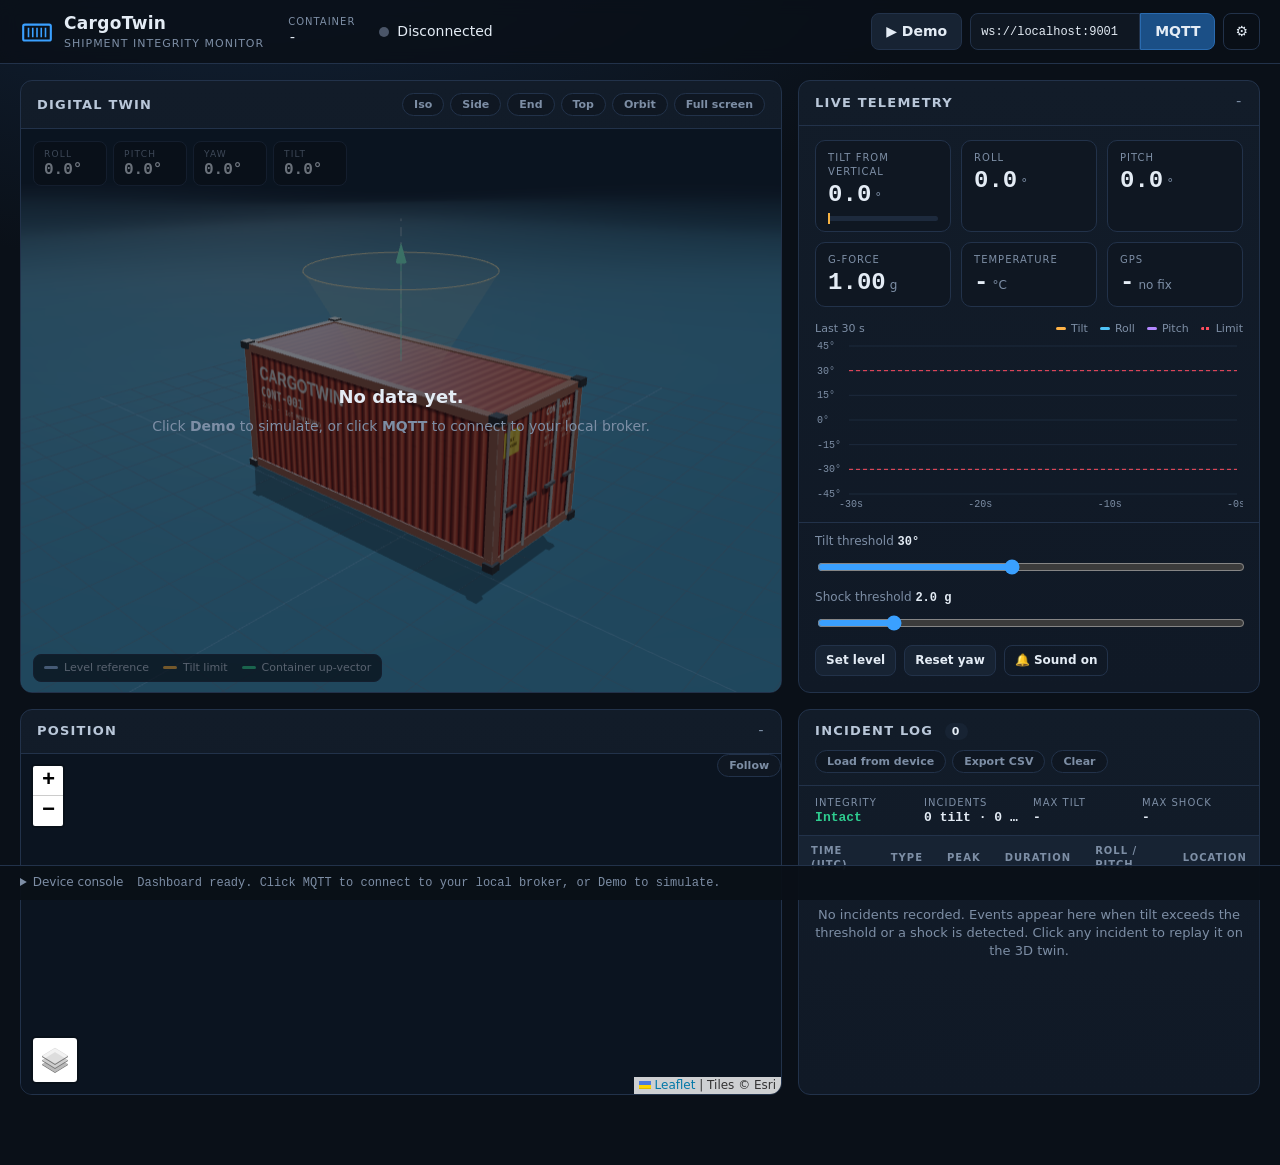
==== client/index.html @ 625b6e9a "Needs improvement in client" ====
<!doctype html>
<html lang="en">
<head>
  <meta charset="utf-8" />
  <meta name="viewport" content="width=device-width, initial-scale=1" />
  <title>CargoTwin: Shipment Tracker</title>
  <link rel="stylesheet" href="lib/leaflet.css" />
  <link rel="stylesheet" href="style.css" />
</head>
<body>
  <header class="topbar">
    <div class="brand">
      <svg viewBox="0 0 32 32" class="logo" aria-hidden="true">
        <rect x="3" y="9" width="26" height="15" rx="1.5" fill="none" stroke="currentColor" stroke-width="2"/>
        <path d="M8 12v9M12 12v9M16 12v9M20 12v9M24 12v9" stroke="currentColor" stroke-width="1.5"/>
      </svg>
      <div>
        <div class="brand-name">CargoTwin</div>
        <div class="brand-sub">Shipment Integrity Monitor</div>
      </div>
    </div>

    <div class="device">
      <span class="label">Container</span>
      <span id="deviceId" class="mono">-</span>
    </div>

    <div class="status">
      <span id="connDot" class="dot off"></span>
      <span id="connText">Disconnected</span>
      <span id="rate" class="mono muted"></span>
    </div>

    <div class="actions">
      <button id="btnDemo" class="btn" title="Simulated data, no hardware needed">▶ Demo</button>
      <div class="ws-group">
        <input id="mqttUrl" class="input mono" value="ws://localhost:9001" spellcheck="false" title="MQTT broker WebSocket URL (Mosquitto default: ws://localhost:9001)" />
        <button id="btnMqtt" class="btn primary">MQTT</button>
      </div>
      <button id="btnDisconnect" class="btn ghost" hidden>Disconnect</button>
      <button id="btnSettings" class="btn ghost icon" title="Settings">⚙</button>
    </div>
  </header>

  <main class="grid">
    <!-- DIGITAL TWIN -->
    <section class="panel twin-panel">
      <div class="panel-head">
        <h2>Digital Twin</h2>
        <div class="head-tools">
          <button class="chip" data-view="iso">Iso</button>
          <button class="chip" data-view="side">Side</button>
          <button class="chip" data-view="front">End</button>
          <button class="chip" data-view="top">Top</button>
          <button class="chip" id="btnFollow" title="Auto-rotate camera">Orbit</button>
          <button class="chip" id="btnFull" title="Full-screen 3D view (Esc to exit)">Full screen</button>
        </div>
      </div>
      <div id="twin" class="twin">
        <div id="alarmBanner" class="alarm-banner" hidden>
          <strong id="alarmTitle">TILT ALERT</strong>
          <span id="alarmDetail"></span>
        </div>
        <div class="hud">
          <div><span>ROLL</span><b id="hudRoll">0.0°</b></div>
          <div><span>PITCH</span><b id="hudPitch">0.0°</b></div>
          <div><span>YAW</span><b id="hudYaw">0.0°</b></div>
          <div><span>TILT</span><b id="hudTilt">0.0°</b></div>
        </div>
        <div class="legend">
          <span><i class="sw sw-ghost"></i>Level reference</span>
          <span><i class="sw sw-ring"></i>Tilt limit</span>
          <span><i class="sw sw-up"></i>Container up-vector</span>
        </div>
        <div id="incidentBanner" class="incident-banner" hidden>
          <div>
            <strong>Incident replay</strong>
            <span id="incidentDetail"></span>
            <small>Red ghost = container position at the moment of the incident</small>
          </div>
          <button id="btnIncidentClose" class="btn small ghost" title="Close replay">&#x2715;</button>
        </div>
        <div id="noData" class="no-data">
          <p>No data yet.</p>
          <p class="muted">Click <b>Demo</b> to simulate, or click <b>MQTT</b> to connect to your local broker.</p>
        </div>
      </div>
    </section>

    <!-- LIVE METRICS -->
    <section class="panel metrics-panel">
      <div class="panel-head"><h2>Live Telemetry</h2><span id="clock" class="mono muted">-</span></div>
      <div class="tiles">
        <div class="tile" id="tileTilt">
          <span class="t-label">Tilt from vertical</span>
          <span class="t-value"><b id="vTilt">0.0</b><small>°</small></span>
          <div class="bar"><div id="barTilt"></div><i id="barThr"></i></div>
        </div>
        <div class="tile">
          <span class="t-label">Roll</span>
          <span class="t-value"><b id="vRoll">0.0</b><small>°</small></span>
        </div>
        <div class="tile">
          <span class="t-label">Pitch</span>
          <span class="t-value"><b id="vPitch">0.0</b><small>°</small></span>
        </div>
        <div class="tile" id="tileG">
          <span class="t-label">G-force</span>
          <span class="t-value"><b id="vG">1.00</b><small>g</small></span>
        </div>
        <div class="tile">
          <span class="t-label">Temperature</span>
          <span class="t-value"><b id="vTemp">-</b><small>°C</small></span>
        </div>
        <div class="tile">
          <span class="t-label">GPS</span>
          <span class="t-value"><b id="vSats">-</b><small id="vFix">no fix</small></span>
        </div>
      </div>

      <div class="chart-wrap">
        <div class="chart-head">
          <span class="muted">Last 30 s</span>
          <span class="keys">
            <span><i style="background:var(--c-tilt)"></i>Tilt</span>
            <span><i style="background:var(--c-roll)"></i>Roll</span>
            <span><i style="background:var(--c-pitch)"></i>Pitch</span>
            <span><i class="dash"></i>Limit</span>
          </span>
        </div>
        <canvas id="chart"></canvas>
      </div>

      <div class="controls">
        <label class="ctl">
          <span>Tilt threshold <b id="thrVal" class="mono">30°</b></span>
          <input id="thr" type="range" min="5" max="60" step="1" value="30" />
        </label>
        <label class="ctl">
          <span>Shock threshold <b id="shockVal" class="mono">2.0 g</b></span>
          <input id="shock" type="range" min="1.2" max="6" step="0.1" value="2.0" />
        </label>
        <div class="ctl-buttons">
          <button id="btnLevel" class="btn small">Set level</button>
          <button id="btnYaw" class="btn small">Reset yaw</button>
          <button id="btnSound" class="btn small ghost">🔔 Sound on</button>
        </div>
      </div>
    </section>

    <!-- MAP -->
    <section class="panel map-panel">
      <div class="panel-head">
        <h2>Position</h2>
        <span id="pos" class="mono muted">-</span>
      </div>
      <div id="map" class="map"></div>
    </section>

    <!-- EVENT LOG -->
    <section class="panel events-panel">
      <div class="panel-head">
        <h2>Incident Log <span id="evCount" class="count">0</span></h2>
        <div class="head-tools">
          <button id="btnDump" class="chip" title="Download events stored in the device's flash">Load from device</button>
          <button id="btnCsv" class="chip">Export CSV</button>
          <button id="btnClear" class="chip danger">Clear</button>
        </div>
      </div>
      <div class="summary">
        <div><span>Integrity</span><b id="sumStatus" class="status-ok">Intact</b></div>
        <div><span>Incidents</span><b id="sumCount">0</b></div>
        <div><span>Max tilt</span><b id="sumTilt">-</b></div>
        <div><span>Max shock</span><b id="sumShock">-</b></div>
      </div>
      <div class="table-wrap">
        <table>
          <thead>
            <tr><th>Time (UTC)</th><th>Type</th><th>Peak</th><th>Duration</th><th>Roll / Pitch</th><th>Location</th></tr>
          </thead>
          <tbody id="evBody"></tbody>
        </table>
        <div id="evEmpty" class="empty">No incidents recorded. Events appear here when tilt exceeds the threshold or a shock is detected. Click any incident to replay it on the 3D twin.</div>
      </div>
    </section>
  </main>

  <!-- device console -->
  <details class="console">
    <summary>Device console <span id="consoleLast" class="muted"></span></summary>
    <pre id="consoleLog"></pre>
  </details>

  <!-- settings dialog -->
  <dialog id="settings">
    <form method="dialog">
      <h3>Sensor mounting</h3>
      <p class="muted">If the 3D container moves the wrong way compared to the real box, flip the axes here. Saved in this browser.</p>
      <label class="check"><input type="checkbox" id="optInvRoll" /> Invert roll</label>
      <label class="check"><input type="checkbox" id="optInvPitch" /> Invert pitch</label>
      <label class="check"><input type="checkbox" id="optInvYaw" /> Invert yaw</label>
      <label class="check"><input type="checkbox" id="optSwap" /> Swap roll ↔ pitch (sensor mounted sideways)</label>
      <label class="check"><input type="checkbox" id="optNoYaw" /> Ignore yaw (gyro yaw drifts over time)</label>
      <div class="dialog-actions">
        <button class="btn primary" value="ok">Done</button>
      </div>
    </form>
  </dialog>

  <!-- MQTT.js: browser MQTT over WebSocket -->
  <script src="https://unpkg.com/mqtt/dist/mqtt.min.js"></script>
  <script src="lib/three.min.js"></script>
  <script src="lib/OrbitControls.js"></script>
  <script src="lib/leaflet.js"></script>
  <script src="twin.js"></script>
  <script src="sim.js"></script>
  <script src="app.js"></script>
</body>
</html>
---- client/lib/leaflet.css ----
/* required styles */

.leaflet-pane,
.leaflet-tile,
.leaflet-marker-icon,
.leaflet-marker-shadow,
.leaflet-tile-container,
.leaflet-pane > svg,
.leaflet-pane > canvas,
.leaflet-zoom-box,
.leaflet-image-layer,
.leaflet-layer {
	position: absolute;
	left: 0;
	top: 0;
	}
.leaflet-container {
	overflow: hidden;
	}
.leaflet-tile,
.leaflet-marker-icon,
.leaflet-marker-shadow {
	-webkit-user-select: none;
	   -moz-user-select: none;
	        user-select: none;
	  -webkit-user-drag: none;
	}
/* Prevents IE11 from highlighting tiles in blue */
.leaflet-tile::selection {
	background: transparent;
}
/* Safari renders non-retina tile on retina better with this, but Chrome is worse */
.leaflet-safari .leaflet-tile {
	image-rendering: -webkit-optimize-contrast;
	}
/* hack that prevents hw layers "stretching" when loading new tiles */
.leaflet-safari .leaflet-tile-container {
	width: 1600px;
	height: 1600px;
	-webkit-transform-origin: 0 0;
	}
.leaflet-marker-icon,
.leaflet-marker-shadow {
	display: block;
	}
/* .leaflet-container svg: reset svg max-width decleration shipped in Joomla! (joomla.org) 3.x */
/* .leaflet-container img: map is broken in FF if you have max-width: 100% on tiles */
.leaflet-container .leaflet-overlay-pane svg {
	max-width: none !important;
	max-height: none !important;
	}
.leaflet-container .leaflet-marker-pane img,
.leaflet-container .leaflet-shadow-pane img,
.leaflet-container .leaflet-tile-pane img,
.leaflet-container img.leaflet-image-layer,
.leaflet-container .leaflet-tile {
	max-width: none !important;
	max-height: none !important;
	width: auto;
	padding: 0;
	}

.leaflet-container img.leaflet-tile {
	/* See: https://bugs.chromium.org/p/chromium/issues/detail?id=600120 */
	mix-blend-mode: plus-lighter;
}

.leaflet-container.leaflet-touch-zoom {
	-ms-touch-action: pan-x pan-y;
	touch-action: pan-x pan-y;
	}
.leaflet-container.leaflet-touch-drag {
	-ms-touch-action: pinch-zoom;
	/* Fallback for FF which doesn't support pinch-zoom */
	touch-action: none;
	touch-action: pinch-zoom;
}
.leaflet-container.leaflet-touch-drag.leaflet-touch-zoom {
	-ms-touch-action: none;
	touch-action: none;
}
.leaflet-container {
	-webkit-tap-highlight-color: transparent;
}
.leaflet-container a {
	-webkit-tap-highlight-color: rgba(51, 181, 229, 0.4);
}
.leaflet-tile {
	filter: inherit;
	visibility: hidden;
	}
.leaflet-tile-loaded {
	visibility: inherit;
	}
.leaflet-zoom-box {
	width: 0;
	height: 0;
	-moz-box-sizing: border-box;
	     box-sizing: border-box;
	z-index: 800;
	}
/* workaround for https://bugzilla.mozilla.org/show_bug.cgi?id=888319 */
.leaflet-overlay-pane svg {
	-moz-user-select: none;
	}

.leaflet-pane         { z-index: 400; }

.leaflet-tile-pane    { z-index: 200; }
.leaflet-overlay-pane { z-index: 400; }
.leaflet-shadow-pane  { z-index: 500; }
.leaflet-marker-pane  { z-index: 600; }
.leaflet-tooltip-pane   { z-index: 650; }
.leaflet-popup-pane   { z-index: 700; }

.leaflet-map-pane canvas { z-index: 100; }
.leaflet-map-pane svg    { z-index: 200; }

.leaflet-vml-shape {
	width: 1px;
	height: 1px;
	}
.lvml {
	behavior: url(#default#VML);
	display: inline-block;
	position: absolute;
	}


/* control positioning */

.leaflet-control {
	position: relative;
	z-index: 800;
	pointer-events: visiblePainted; /* IE 9-10 doesn't have auto */
	pointer-events: auto;
	}
.leaflet-top,
.leaflet-bottom {
	position: absolute;
	z-index: 1000;
	pointer-events: none;
	}
.leaflet-top {
	top: 0;
	}
.leaflet-right {
	right: 0;
	}
.leaflet-bottom {
	bottom: 0;
	}
.leaflet-left {
	left: 0;
	}
.leaflet-control {
	float: left;
	clear: both;
	}
.leaflet-right .leaflet-control {
	float: right;
	}
.leaflet-top .leaflet-control {
	margin-top: 10px;
	}
.leaflet-bottom .leaflet-control {
	margin-bottom: 10px;
	}
.leaflet-left .leaflet-control {
	margin-left: 10px;
	}
.leaflet-right .leaflet-control {
	margin-right: 10px;
	}


/* zoom and fade animations */

.leaflet-fade-anim .leaflet-popup {
	opacity: 0;
	-webkit-transition: opacity 0.2s linear;
	   -moz-transition: opacity 0.2s linear;
	        transition: opacity 0.2s linear;
	}
.leaflet-fade-anim .leaflet-map-pane .leaflet-popup {
	opacity: 1;
	}
.leaflet-zoom-animated {
	-webkit-transform-origin: 0 0;
	    -ms-transform-origin: 0 0;
	        transform-origin: 0 0;
	}
svg.leaflet-zoom-animated {
	will-change: transform;
}

.leaflet-zoom-anim .leaflet-zoom-animated {
	-webkit-transition: -webkit-transform 0.25s cubic-bezier(0,0,0.25,1);
	   -moz-transition:    -moz-transform 0.25s cubic-bezier(0,0,0.25,1);
	        transition:         transform 0.25s cubic-bezier(0,0,0.25,1);
	}
.leaflet-zoom-anim .leaflet-tile,
.leaflet-pan-anim .leaflet-tile {
	-webkit-transition: none;
	   -moz-transition: none;
	        transition: none;
	}

.leaflet-zoom-anim .leaflet-zoom-hide {
	visibility: hidden;
	}


/* cursors */

.leaflet-interactive {
	cursor: pointer;
	}
.leaflet-grab {
	cursor: -webkit-grab;
	cursor:    -moz-grab;
	cursor:         grab;
	}
.leaflet-crosshair,
.leaflet-crosshair .leaflet-interactive {
	cursor: crosshair;
	}
.leaflet-popup-pane,
.leaflet-control {
	cursor: auto;
	}
.leaflet-dragging .leaflet-grab,
.leaflet-dragging .leaflet-grab .leaflet-interactive,
.leaflet-dragging .leaflet-marker-draggable {
	cursor: move;
	cursor: -webkit-grabbing;
	cursor:    -moz-grabbing;
	cursor:         grabbing;
	}

/* marker & overlays interactivity */
.leaflet-marker-icon,
.leaflet-marker-shadow,
.leaflet-image-layer,
.leaflet-pane > svg path,
.leaflet-tile-container {
	pointer-events: none;
	}

.leaflet-marker-icon.leaflet-interactive,
.leaflet-image-layer.leaflet-interactive,
.leaflet-pane > svg path.leaflet-interactive,
svg.leaflet-image-layer.leaflet-interactive path {
	pointer-events: visiblePainted; /* IE 9-10 doesn't have auto */
	pointer-events: auto;
	}

/* visual tweaks */

.leaflet-container {
	background: #ddd;
	outline-offset: 1px;
	}
.leaflet-container a {
	color: #0078A8;
	}
.leaflet-zoom-box {
	border: 2px dotted #38f;
	background: rgba(255,255,255,0.5);
	}


/* general typography */
.leaflet-container {
	font-family: "Helvetica Neue", Arial, Helvetica, sans-serif;
	font-size: 12px;
	font-size: 0.75rem;
	line-height: 1.5;
	}


/* general toolbar styles */

.leaflet-bar {
	box-shadow: 0 1px 5px rgba(0,0,0,0.65);
	border-radius: 4px;
	}
.leaflet-bar a {
	background-color: #fff;
	border-bottom: 1px solid #ccc;
	width: 26px;
	height: 26px;
	line-height: 26px;
	display: block;
	text-align: center;
	text-decoration: none;
	color: black;
	}
.leaflet-bar a,
.leaflet-control-layers-toggle {
	background-position: 50% 50%;
	background-repeat: no-repeat;
	display: block;
	}
.leaflet-bar a:hover,
.leaflet-bar a:focus {
	background-color: #f4f4f4;
	}
.leaflet-bar a:first-child {
	border-top-left-radius: 4px;
	border-top-right-radius: 4px;
	}
.leaflet-bar a:last-child {
	border-bottom-left-radius: 4px;
	border-bottom-right-radius: 4px;
	border-bottom: none;
	}
.leaflet-bar a.leaflet-disabled {
	cursor: default;
	background-color: #f4f4f4;
	color: #bbb;
	}

.leaflet-touch .leaflet-bar a {
	width: 30px;
	height: 30px;
	line-height: 30px;
	}
.leaflet-touch .leaflet-bar a:first-child {
	border-top-left-radius: 2px;
	border-top-right-radius: 2px;
	}
.leaflet-touch .leaflet-bar a:last-child {
	border-bottom-left-radius: 2px;
	border-bottom-right-radius: 2px;
	}

/* zoom control */

.leaflet-control-zoom-in,
.leaflet-control-zoom-out {
	font: bold 18px 'Lucida Console', Monaco, monospace;
	text-indent: 1px;
	}

.leaflet-touch .leaflet-control-zoom-in, .leaflet-touch .leaflet-control-zoom-out  {
	font-size: 22px;
	}


/* layers control */

.leaflet-control-layers {
	box-shadow: 0 1px 5px rgba(0,0,0,0.4);
	background: #fff;
	border-radius: 5px;
	}
.leaflet-control-layers-toggle {
	background-image: url(images/layers.png);
	width: 36px;
	height: 36px;
	}
.leaflet-retina .leaflet-control-layers-toggle {
	background-image: url(images/layers-2x.png);
	background-size: 26px 26px;
	}
.leaflet-touch .leaflet-control-layers-toggle {
	width: 44px;
	height: 44px;
	}
.leaflet-control-layers .leaflet-control-layers-list,
.leaflet-control-layers-expanded .leaflet-control-layers-toggle {
	display: none;
	}
.leaflet-control-layers-expanded .leaflet-control-layers-list {
	display: block;
	position: relative;
	}
.leaflet-control-layers-expanded {
	padding: 6px 10px 6px 6px;
	color: #333;
	background: #fff;
	}
.leaflet-control-layers-scrollbar {
	overflow-y: scroll;
	overflow-x: hidden;
	padding-right: 5px;
	}
.leaflet-control-layers-selector {
	margin-top: 2px;
	position: relative;
	top: 1px;
	}
.leaflet-control-layers label {
	display: block;
	font-size: 13px;
	font-size: 1.08333em;
	}
.leaflet-control-layers-separator {
	height: 0;
	border-top: 1px solid #ddd;
	margin: 5px -10px 5px -6px;
	}

/* Default icon URLs */
.leaflet-default-icon-path { /* used only in path-guessing heuristic, see L.Icon.Default */
	background-image: url(images/marker-icon.png);
	}


/* attribution and scale controls */

.leaflet-container .leaflet-control-attribution {
	background: #fff;
	background: rgba(255, 255, 255, 0.8);
	margin: 0;
	}
.leaflet-control-attribution,
.leaflet-control-scale-line {
	padding: 0 5px;
	color: #333;
	line-height: 1.4;
	}
.leaflet-control-attribution a {
	text-decoration: none;
	}
.leaflet-control-attribution a:hover,
.leaflet-control-attribution a:focus {
	text-decoration: underline;
	}
.leaflet-attribution-flag {
	display: inline !important;
	vertical-align: baseline !important;
	width: 1em;
	height: 0.6669em;
	}
.leaflet-left .leaflet-control-scale {
	margin-left: 5px;
	}
.leaflet-bottom .leaflet-control-scale {
	margin-bottom: 5px;
	}
.leaflet-control-scale-line {
	border: 2px solid #777;
	border-top: none;
	line-height: 1.1;
	padding: 2px 5px 1px;
	white-space: nowrap;
	-moz-box-sizing: border-box;
	     box-sizing: border-box;
	background: rgba(255, 255, 255, 0.8);
	text-shadow: 1px 1px #fff;
	}
.leaflet-control-scale-line:not(:first-child) {
	border-top: 2px solid #777;
	border-bottom: none;
	margin-top: -2px;
	}
.leaflet-control-scale-line:not(:first-child):not(:last-child) {
	border-bottom: 2px solid #777;
	}

.leaflet-touch .leaflet-control-attribution,
.leaflet-touch .leaflet-control-layers,
.leaflet-touch .leaflet-bar {
	box-shadow: none;
	}
.leaflet-touch .leaflet-control-layers,
.leaflet-touch .leaflet-bar {
	border: 2px solid rgba(0,0,0,0.2);
	background-clip: padding-box;
	}


/* popup */

.leaflet-popup {
	position: absolute;
	text-align: center;
	margin-bottom: 20px;
	}
.leaflet-popup-content-wrapper {
	padding: 1px;
	text-align: left;
	border-radius: 12px;
	}
.leaflet-popup-content {
	margin: 13px 24px 13px 20px;
	line-height: 1.3;
	font-size: 13px;
	font-size: 1.08333em;
	min-height: 1px;
	}
.leaflet-popup-content p {
	margin: 17px 0;
	margin: 1.3em 0;
	}
.leaflet-popup-tip-container {
	width: 40px;
	height: 20px;
	position: absolute;
	left: 50%;
	margin-top: -1px;
	margin-left: -20px;
	overflow: hidden;
	pointer-events: none;
	}
.leaflet-popup-tip {
	width: 17px;
	height: 17px;
	padding: 1px;

	margin: -10px auto 0;
	pointer-events: auto;

	-webkit-transform: rotate(45deg);
	   -moz-transform: rotate(45deg);
	    -ms-transform: rotate(45deg);
	        transform: rotate(45deg);
	}
.leaflet-popup-content-wrapper,
.leaflet-popup-tip {
	background: white;
	color: #333;
	box-shadow: 0 3px 14px rgba(0,0,0,0.4);
	}
.leaflet-container a.leaflet-popup-close-button {
	position: absolute;
	top: 0;
	right: 0;
	border: none;
	text-align: center;
	width: 24px;
	height: 24px;
	font: 16px/24px Tahoma, Verdana, sans-serif;
	color: #757575;
	text-decoration: none;
	background: transparent;
	}
.leaflet-container a.leaflet-popup-close-button:hover,
.leaflet-container a.leaflet-popup-close-button:focus {
	color: #585858;
	}
.leaflet-popup-scrolled {
	overflow: auto;
	}

.leaflet-oldie .leaflet-popup-content-wrapper {
	-ms-zoom: 1;
	}
.leaflet-oldie .leaflet-popup-tip {
	width: 24px;
	margin: 0 auto;

	-ms-filter: "progid:DXImageTransform.Microsoft.Matrix(M11=0.70710678, M12=0.70710678, M21=-0.70710678, M22=0.70710678)";
	filter: progid:DXImageTransform.Microsoft.Matrix(M11=0.70710678, M12=0.70710678, M21=-0.70710678, M22=0.70710678);
	}

.leaflet-oldie .leaflet-control-zoom,
.leaflet-oldie .leaflet-control-layers,
.leaflet-oldie .leaflet-popup-content-wrapper,
.leaflet-oldie .leaflet-popup-tip {
	border: 1px solid #999;
	}


/* div icon */

.leaflet-div-icon {
	background: #fff;
	border: 1px solid #666;
	}


/* Tooltip */
/* Base styles for the element that has a tooltip */
.leaflet-tooltip {
	position: absolute;
	padding: 6px;
	background-color: #fff;
	border: 1px solid #fff;
	border-radius: 3px;
	color: #222;
	white-space: nowrap;
	-webkit-user-select: none;
	-moz-user-select: none;
	-ms-user-select: none;
	user-select: none;
	pointer-events: none;
	box-shadow: 0 1px 3px rgba(0,0,0,0.4);
	}
.leaflet-tooltip.leaflet-interactive {
	cursor: pointer;
	pointer-events: auto;
	}
.leaflet-tooltip-top:before,
.leaflet-tooltip-bottom:before,
.leaflet-tooltip-left:before,
.leaflet-tooltip-right:before {
	position: absolute;
	pointer-events: none;
	border: 6px solid transparent;
	background: transparent;
	content: "";
	}

/* Directions */

.leaflet-tooltip-bottom {
	margin-top: 6px;
}
.leaflet-tooltip-top {
	margin-top: -6px;
}
.leaflet-tooltip-bottom:before,
.leaflet-tooltip-top:before {
	left: 50%;
	margin-left: -6px;
	}
.leaflet-tooltip-top:before {
	bottom: 0;
	margin-bottom: -12px;
	border-top-color: #fff;
	}
.leaflet-tooltip-bottom:before {
	top: 0;
	margin-top: -12px;
	margin-left: -6px;
	border-bottom-color: #fff;
	}
.leaflet-tooltip-left {
	margin-left: -6px;
}
.leaflet-tooltip-right {
	margin-left: 6px;
}
.leaflet-tooltip-left:before,
.leaflet-tooltip-right:before {
	top: 50%;
	margin-top: -6px;
	}
.leaflet-tooltip-left:before {
	right: 0;
	margin-right: -12px;
	border-left-color: #fff;
	}
.leaflet-tooltip-right:before {
	left: 0;
	margin-left: -12px;
	border-right-color: #fff;
	}

/* Printing */

@media print {
	/* Prevent printers from removing background-images of controls. */
	.leaflet-control {
		-webkit-print-color-adjust: exact;
		print-color-adjust: exact;
		}
	}
---- client/style.css ----
:root {
  --bg: #0a1018;
  --bg-2: #0f1722;
  --panel: #121c29;
  --panel-2: #172333;
  --line: #22324a;
  --text: #e4ecf5;
  --muted: #7d8ea5;
  --accent: #3aa0ff;
  --ok: #2ecc8f;
  --warn: #f5b142;
  --bad: #ff4d5e;
  --c-tilt: #ffb347;
  --c-roll: #4fc3f7;
  --c-pitch: #b388ff;
  --radius: 12px;
  --mono: "JetBrains Mono", "Cascadia Mono", Consolas, ui-monospace, monospace;
  --sans: "Inter", "Segoe UI", system-ui, -apple-system, sans-serif;
}

* { box-sizing: border-box; }
html, body { margin: 0; height: 100%; }
body {
  background: radial-gradient(1200px 600px at 20% -10%, #13243a 0%, var(--bg) 60%) fixed, var(--bg);
  color: var(--text);
  font: 14px/1.4 var(--sans);
}
.mono { font-family: var(--mono); }
.muted { color: var(--muted); }
[hidden] { display: none !important; }

/* ---------------- top bar ---------------- */
.topbar {
  display: flex; align-items: center; gap: 24px;
  padding: 12px 20px;
  border-bottom: 1px solid var(--line);
  background: rgba(10, 16, 24, .85);
  backdrop-filter: blur(8px);
  position: sticky; top: 0; z-index: 1000;
  flex-wrap: wrap;
}
.brand { display: flex; align-items: center; gap: 10px; }
.logo { width: 34px; height: 34px; color: var(--accent); }
.brand-name { font-weight: 700; font-size: 17px; letter-spacing: .3px; }
.brand-sub { font-size: 11px; color: var(--muted); text-transform: uppercase; letter-spacing: 1px; }
.device { display: flex; flex-direction: column; }
.label { font-size: 10px; text-transform: uppercase; letter-spacing: 1px; color: var(--muted); }
.status { display: flex; align-items: center; gap: 8px; }
.dot { width: 10px; height: 10px; border-radius: 50%; background: var(--muted); }
.dot.on { background: var(--ok); box-shadow: 0 0 10px var(--ok); }
.dot.demo { background: var(--warn); box-shadow: 0 0 10px var(--warn); }
.dot.wait { background: var(--warn); animation: blink 1s infinite; }
.dot.off { background: #4a5568; }
@keyframes blink { 50% { opacity: .3; } }
.actions { margin-left: auto; display: flex; align-items: center; gap: 8px; flex-wrap: wrap; }
.ws-group { display: flex; }
.ws-group .input { border-radius: 8px 0 0 8px; width: 170px; }
.ws-group .btn { border-radius: 0 8px 8px 0; }

.btn {
  background: var(--panel-2); color: var(--text);
  border: 1px solid var(--line); border-radius: 8px;
  padding: 8px 14px; font: inherit; font-weight: 600; cursor: pointer;
  transition: background .15s, border-color .15s;
}
.btn:hover { border-color: var(--accent); }
.btn.primary { background: #1b4f86; border-color: #2a6bb0; }
.btn.primary:hover { background: #22609f; }
.btn.ghost { background: transparent; }
.btn.icon { padding: 8px 11px; }
.btn.small { padding: 6px 10px; font-size: 12px; }
.btn.active { background: var(--accent); border-color: var(--accent); color: #001226; }
.input {
  background: var(--bg-2); color: var(--text); border: 1px solid var(--line);
  padding: 8px 10px; font-size: 12px; outline: none;
}
.input:focus { border-color: var(--accent); }

/* ---------------- grid ---------------- */
.grid {
  display: grid; gap: 16px; padding: 16px 20px 70px;
  grid-template-columns: minmax(0, 1.65fr) minmax(340px, 1fr);
  grid-template-areas:
    "twin metrics"
    "map events";
}
.twin-panel { grid-area: twin; }
.metrics-panel { grid-area: metrics; }
.map-panel { grid-area: map; }
.events-panel { grid-area: events; }
@media (max-width: 1100px) {
  .grid { grid-template-columns: 1fr; grid-template-areas: "twin" "metrics" "map" "events"; padding: 12px 16px 70px; }
  .actions { margin-left: 0; }
}

.panel {
  background: linear-gradient(180deg, var(--panel) 0%, #101926 100%);
  border: 1px solid var(--line); border-radius: var(--radius);
  display: flex; flex-direction: column; min-width: 0; overflow: hidden;
}
.panel-head {
  display: flex; align-items: center; justify-content: space-between; gap: 10px;
  padding: 12px 16px; border-bottom: 1px solid var(--line); flex-wrap: wrap;
}
.panel-head h2 { margin: 0; font-size: 13px; text-transform: uppercase; letter-spacing: 1.2px; color: #b9c7d9; }
.head-tools { display: flex; gap: 6px; flex-wrap: wrap; }
.chip {
  background: var(--bg-2); color: var(--muted); border: 1px solid var(--line);
  border-radius: 999px; padding: 4px 11px; font: 600 11px var(--sans); cursor: pointer;
}
.chip:hover { color: var(--text); border-color: var(--accent); }
.chip.active { color: #001226; background: var(--accent); border-color: var(--accent); }
.chip.danger:hover { border-color: var(--bad); color: var(--bad); }
.count {
  display: inline-block; min-width: 22px; padding: 1px 7px; margin-left: 6px;
  border-radius: 999px; background: var(--panel-2); color: var(--text); font-size: 11px; text-align: center;
}
.count.hot { background: var(--bad); }

/* ---------------- twin ---------------- */
.twin { position: relative; flex: 1; min-height: 520px; }
.twin canvas { position: absolute; inset: 0; display: block; width: 100% !important; height: 100% !important; }
@media (max-width: 700px) { .twin { min-height: 380px; } }
.hud {
  position: absolute; top: 12px; left: 12px; display: grid; grid-template-columns: repeat(4, auto); gap: 6px;
  pointer-events: none;
}
.hud div {
  background: rgba(8, 14, 22, .72); border: 1px solid var(--line); border-radius: 8px;
  padding: 6px 10px; display: flex; flex-direction: column; min-width: 74px;
}
.hud span { font-size: 9px; letter-spacing: 1.2px; color: var(--muted); }
.hud b { font: 600 16px var(--mono); }
@media (max-width: 520px) { .hud { grid-template-columns: repeat(2, auto); } }
.legend {
  position: absolute; bottom: 10px; left: 12px; display: flex; gap: 14px; flex-wrap: wrap;
  font-size: 11px; color: #b9c7d9; pointer-events: none;
  background: rgba(8, 14, 22, .72); border: 1px solid var(--line); border-radius: 8px; padding: 5px 10px;
}
.legend span { display: flex; align-items: center; gap: 6px; }
.sw { display: inline-block; width: 14px; height: 3px; border-radius: 2px; }
.sw-ghost { background: #8fb7e8; }
.sw-ring { background: var(--warn); }
.sw-up { background: var(--ok); }
.alarm-banner {
  position: absolute; top: 12px; right: 12px; z-index: 5;
  background: rgba(255, 77, 94, .16); border: 1px solid var(--bad); color: #ffd6da;
  border-radius: 10px; padding: 10px 14px; display: flex; flex-direction: column; gap: 2px;
  animation: pulse 1s infinite; max-width: 60%;
}
.alarm-banner strong { color: var(--bad); letter-spacing: 1px; }
.alarm-banner span { font: 12px var(--mono); }
@keyframes pulse { 50% { box-shadow: 0 0 24px rgba(255, 77, 94, .55); } }
.no-data {
  position: absolute; inset: 0; display: flex; flex-direction: column; align-items: center; justify-content: center;
  background: rgba(10, 16, 24, .55); text-align: center; padding: 20px; pointer-events: none;
}
.no-data p { margin: 4px 0; }
.no-data p:first-child { font-size: 18px; font-weight: 600; }

/* ---------------- metrics ---------------- */
.tiles { display: grid; grid-template-columns: repeat(3, 1fr); gap: 10px; padding: 14px 16px 6px; }
@media (max-width: 520px) { .tiles { grid-template-columns: repeat(2, 1fr); } }
.tile {
  background: var(--bg-2); border: 1px solid var(--line); border-radius: 10px;
  padding: 10px 12px; display: flex; flex-direction: column; gap: 2px; transition: border-color .2s, background .2s;
}
.tile.alert { border-color: var(--bad); background: rgba(255, 77, 94, .1); }
.tile.warn { border-color: var(--warn); }
.t-label { font-size: 10px; text-transform: uppercase; letter-spacing: 1px; color: var(--muted); }
.t-value b { font: 600 24px var(--mono); }
.t-value small { margin-left: 4px; color: var(--muted); font-size: 12px; }
.bar { position: relative; height: 5px; background: #1d2a3d; border-radius: 3px; margin-top: 6px; overflow: visible; }
.bar div { height: 100%; width: 0; background: var(--ok); border-radius: 3px; transition: width .1s linear, background .2s; }
.bar i { position: absolute; top: -3px; width: 2px; height: 11px; background: var(--warn); }
#tileTilt { grid-column: span 1; }

.chart-wrap { padding: 8px 16px 4px; }
.chart-head { display: flex; justify-content: space-between; font-size: 11px; margin-bottom: 4px; flex-wrap: wrap; gap: 6px; }
.keys { display: flex; gap: 12px; color: var(--muted); }
.keys span { display: flex; align-items: center; gap: 5px; }
.keys i { width: 10px; height: 3px; border-radius: 2px; display: inline-block; }
.keys i.dash { background: repeating-linear-gradient(90deg, var(--bad) 0 3px, transparent 3px 5px); }
#chart { width: 100%; height: 170px; display: block; }

.controls { padding: 10px 16px 16px; display: flex; flex-direction: column; gap: 12px; border-top: 1px solid var(--line); margin-top: 8px; }
.ctl { display: flex; flex-direction: column; gap: 6px; font-size: 12px; color: var(--muted); }
.ctl b { color: var(--text); }
.ctl input[type=range] { width: 100%; accent-color: var(--accent); }
.ctl-buttons { display: flex; gap: 8px; flex-wrap: wrap; }

/* ---------------- map ---------------- */
.map { height: 340px; background: #0b1420; }
.leaflet-container { background: #0b1420; font: 12px var(--sans); }
.leaflet-popup-content-wrapper, .leaflet-popup-tip { background: var(--panel-2); color: var(--text); }
.ship-marker {
  width: 18px; height: 18px; border-radius: 50%; background: var(--accent);
  border: 3px solid #fff; box-shadow: 0 0 0 6px rgba(58, 160, 255, .3);
}
.ev-marker { width: 12px; height: 12px; border-radius: 50%; border: 2px solid #fff; }
.ev-marker.TILT { background: var(--bad); }
.ev-marker.SHOCK { background: var(--warn); }

/* ---------------- events ---------------- */
.table-wrap { overflow: auto; max-height: 340px; position: relative; }
table { width: 100%; border-collapse: collapse; font-size: 12px; }
th {
  position: sticky; top: 0; background: var(--panel-2); text-align: left; font-weight: 600;
  color: var(--muted); text-transform: uppercase; font-size: 10px; letter-spacing: 1px; padding: 8px 12px;
}
td { padding: 8px 12px; border-top: 1px solid var(--line); font-family: var(--mono); white-space: nowrap; }
tr.new td { animation: flash 1.5s; }
@keyframes flash { from { background: rgba(255, 77, 94, .25); } to { background: transparent; } }
tr { cursor: pointer; }
tr:hover td { background: rgba(58, 160, 255, .06); }
.badge { padding: 2px 8px; border-radius: 999px; font: 700 10px var(--sans); letter-spacing: .8px; }
.badge.TILT { background: rgba(255, 77, 94, .18); color: #ff8a95; }
.badge.SHOCK { background: rgba(245, 177, 66, .18); color: var(--warn); }
.live { color: var(--bad); font-weight: 700; }
.empty { padding: 26px 16px; color: var(--muted); text-align: center; font-size: 13px; }

/* ---------------- console ---------------- */
.console {
  position: fixed; bottom: 0; left: 0; right: 0; z-index: 1000;
  background: rgba(10, 16, 24, .95); border-top: 1px solid var(--line);
  font-size: 12px;
}
.console summary { padding: 8px 20px; cursor: pointer; color: var(--muted); }
.console summary span { margin-left: 10px; font-family: var(--mono); }
.console pre { margin: 0; padding: 8px 20px 14px; max-height: 180px; overflow: auto; font: 11px var(--mono); color: #9fb3c8; }

/* ---------------- dialog ---------------- */
dialog {
  background: var(--panel); color: var(--text); border: 1px solid var(--line); border-radius: var(--radius);
  padding: 20px 22px; max-width: 420px; width: calc(100% - 32px);
}
dialog::backdrop { background: rgba(0, 0, 0, .55); }
dialog h3 { margin: 0 0 6px; }
dialog p { margin: 0 0 14px; font-size: 13px; }
.check { display: flex; gap: 10px; align-items: center; padding: 6px 0; cursor: pointer; }
.dialog-actions { display: flex; justify-content: flex-end; margin-top: 14px; }

/* ---------------- incident replay ---------------- */
.incident-banner {
  position: absolute; right: 12px; bottom: 10px; z-index: 5; max-width: min(460px, calc(100% - 24px));
  display: flex; gap: 10px; align-items: flex-start;
  background: rgba(8, 14, 22, .85); border: 1px solid var(--bad); border-radius: 10px; padding: 10px 12px;
}
.incident-banner div { display: flex; flex-direction: column; gap: 2px; }
.incident-banner strong { color: var(--bad); font-size: 12px; letter-spacing: 1px; text-transform: uppercase; }
.incident-banner span { font: 12px var(--mono); }
.incident-banner small { color: var(--muted); font-size: 11px; }
tr.sel td { background: rgba(255, 77, 94, .12); }
.twin:fullscreen { width: 100vw; height: 100vh; }

/* ---------------- integrity summary ---------------- */
.summary {
  display: grid; grid-template-columns: repeat(4, minmax(0, 1fr)); gap: 8px;
  padding: 10px 16px; border-bottom: 1px solid var(--line);
}
.summary div { display: flex; flex-direction: column; min-width: 0; }
.summary span { font-size: 10px; text-transform: uppercase; letter-spacing: 1px; color: var(--muted); }
.summary b { font: 600 13px var(--mono); white-space: nowrap; overflow: hidden; text-overflow: ellipsis; }
@media (max-width: 520px) { .summary { grid-template-columns: repeat(2, 1fr); } }
.status-ok { color: var(--ok); }
.status-warn { color: var(--warn); }
.status-bad { color: var(--bad); }
td { padding: 8px 10px; }
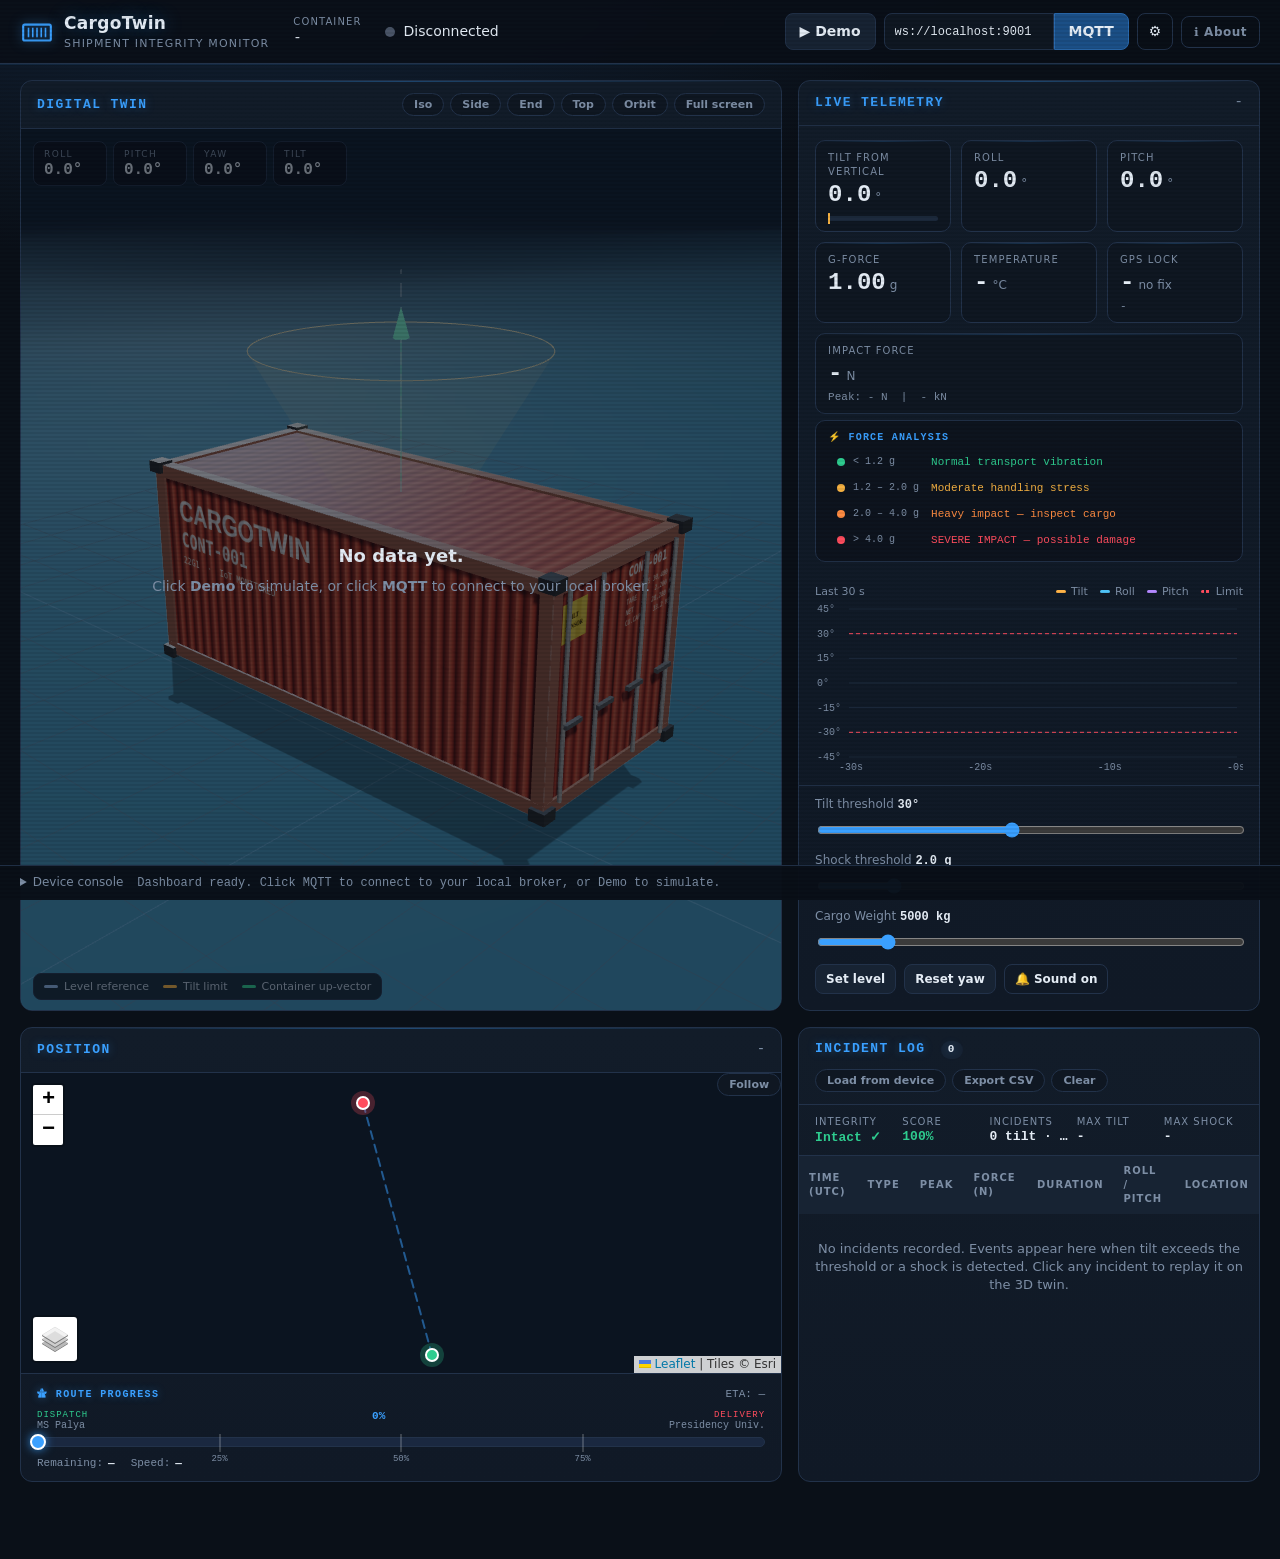
==== commit 80b3313f: "Client Updated" ====
--- a/client/index.html
+++ b/client/index.html
@@ -1,219 +1,289 @@
-<!doctype html>
-<html lang="en">
-<head>
-  <meta charset="utf-8" />
-  <meta name="viewport" content="width=device-width, initial-scale=1" />
-  <title>CargoTwin: Shipment Tracker</title>
-  <link rel="stylesheet" href="lib/leaflet.css" />
-  <link rel="stylesheet" href="style.css" />
-</head>
-<body>
-  <header class="topbar">
-    <div class="brand">
-      <svg viewBox="0 0 32 32" class="logo" aria-hidden="true">
-        <rect x="3" y="9" width="26" height="15" rx="1.5" fill="none" stroke="currentColor" stroke-width="2"/>
-        <path d="M8 12v9M12 12v9M16 12v9M20 12v9M24 12v9" stroke="currentColor" stroke-width="1.5"/>
-      </svg>
-      <div>
-        <div class="brand-name">CargoTwin</div>
-        <div class="brand-sub">Shipment Integrity Monitor</div>
-      </div>
-    </div>
-
-    <div class="device">
-      <span class="label">Container</span>
-      <span id="deviceId" class="mono">-</span>
-    </div>
-
-    <div class="status">
-      <span id="connDot" class="dot off"></span>
-      <span id="connText">Disconnected</span>
-      <span id="rate" class="mono muted"></span>
-    </div>
-
-    <div class="actions">
-      <button id="btnDemo" class="btn" title="Simulated data, no hardware needed">▶ Demo</button>
-      <div class="ws-group">
-        <input id="mqttUrl" class="input mono" value="ws://localhost:9001" spellcheck="false" title="MQTT broker WebSocket URL (Mosquitto default: ws://localhost:9001)" />
-        <button id="btnMqtt" class="btn primary">MQTT</button>
-      </div>
-      <button id="btnDisconnect" class="btn ghost" hidden>Disconnect</button>
-      <button id="btnSettings" class="btn ghost icon" title="Settings">⚙</button>
-    </div>
-  </header>
-
-  <main class="grid">
-    <!-- DIGITAL TWIN -->
-    <section class="panel twin-panel">
-      <div class="panel-head">
-        <h2>Digital Twin</h2>
-        <div class="head-tools">
-          <button class="chip" data-view="iso">Iso</button>
-          <button class="chip" data-view="side">Side</button>
-          <button class="chip" data-view="front">End</button>
-          <button class="chip" data-view="top">Top</button>
-          <button class="chip" id="btnFollow" title="Auto-rotate camera">Orbit</button>
-          <button class="chip" id="btnFull" title="Full-screen 3D view (Esc to exit)">Full screen</button>
-        </div>
-      </div>
-      <div id="twin" class="twin">
-        <div id="alarmBanner" class="alarm-banner" hidden>
-          <strong id="alarmTitle">TILT ALERT</strong>
-          <span id="alarmDetail"></span>
-        </div>
-        <div class="hud">
-          <div><span>ROLL</span><b id="hudRoll">0.0°</b></div>
-          <div><span>PITCH</span><b id="hudPitch">0.0°</b></div>
-          <div><span>YAW</span><b id="hudYaw">0.0°</b></div>
-          <div><span>TILT</span><b id="hudTilt">0.0°</b></div>
-        </div>
-        <div class="legend">
-          <span><i class="sw sw-ghost"></i>Level reference</span>
-          <span><i class="sw sw-ring"></i>Tilt limit</span>
-          <span><i class="sw sw-up"></i>Container up-vector</span>
-        </div>
-        <div id="incidentBanner" class="incident-banner" hidden>
-          <div>
-            <strong>Incident replay</strong>
-            <span id="incidentDetail"></span>
-            <small>Red ghost = container position at the moment of the incident</small>
-          </div>
-          <button id="btnIncidentClose" class="btn small ghost" title="Close replay">&#x2715;</button>
-        </div>
-        <div id="noData" class="no-data">
-          <p>No data yet.</p>
-          <p class="muted">Click <b>Demo</b> to simulate, or click <b>MQTT</b> to connect to your local broker.</p>
-        </div>
-      </div>
-    </section>
-
-    <!-- LIVE METRICS -->
-    <section class="panel metrics-panel">
-      <div class="panel-head"><h2>Live Telemetry</h2><span id="clock" class="mono muted">-</span></div>
-      <div class="tiles">
-        <div class="tile" id="tileTilt">
-          <span class="t-label">Tilt from vertical</span>
-          <span class="t-value"><b id="vTilt">0.0</b><small>°</small></span>
-          <div class="bar"><div id="barTilt"></div><i id="barThr"></i></div>
-        </div>
-        <div class="tile">
-          <span class="t-label">Roll</span>
-          <span class="t-value"><b id="vRoll">0.0</b><small>°</small></span>
-        </div>
-        <div class="tile">
-          <span class="t-label">Pitch</span>
-          <span class="t-value"><b id="vPitch">0.0</b><small>°</small></span>
-        </div>
-        <div class="tile" id="tileG">
-          <span class="t-label">G-force</span>
-          <span class="t-value"><b id="vG">1.00</b><small>g</small></span>
-        </div>
-        <div class="tile">
-          <span class="t-label">Temperature</span>
-          <span class="t-value"><b id="vTemp">-</b><small>°C</small></span>
-        </div>
-        <div class="tile">
-          <span class="t-label">GPS</span>
-          <span class="t-value"><b id="vSats">-</b><small id="vFix">no fix</small></span>
-        </div>
-      </div>
-
-      <div class="chart-wrap">
-        <div class="chart-head">
-          <span class="muted">Last 30 s</span>
-          <span class="keys">
-            <span><i style="background:var(--c-tilt)"></i>Tilt</span>
-            <span><i style="background:var(--c-roll)"></i>Roll</span>
-            <span><i style="background:var(--c-pitch)"></i>Pitch</span>
-            <span><i class="dash"></i>Limit</span>
-          </span>
-        </div>
-        <canvas id="chart"></canvas>
-      </div>
-
-      <div class="controls">
-        <label class="ctl">
-          <span>Tilt threshold <b id="thrVal" class="mono">30°</b></span>
-          <input id="thr" type="range" min="5" max="60" step="1" value="30" />
-        </label>
-        <label class="ctl">
-          <span>Shock threshold <b id="shockVal" class="mono">2.0 g</b></span>
-          <input id="shock" type="range" min="1.2" max="6" step="0.1" value="2.0" />
-        </label>
-        <div class="ctl-buttons">
-          <button id="btnLevel" class="btn small">Set level</button>
-          <button id="btnYaw" class="btn small">Reset yaw</button>
-          <button id="btnSound" class="btn small ghost">🔔 Sound on</button>
-        </div>
-      </div>
-    </section>
-
-    <!-- MAP -->
-    <section class="panel map-panel">
-      <div class="panel-head">
-        <h2>Position</h2>
-        <span id="pos" class="mono muted">-</span>
-      </div>
-      <div id="map" class="map"></div>
-    </section>
-
-    <!-- EVENT LOG -->
-    <section class="panel events-panel">
-      <div class="panel-head">
-        <h2>Incident Log <span id="evCount" class="count">0</span></h2>
-        <div class="head-tools">
-          <button id="btnDump" class="chip" title="Download events stored in the device's flash">Load from device</button>
-          <button id="btnCsv" class="chip">Export CSV</button>
-          <button id="btnClear" class="chip danger">Clear</button>
-        </div>
-      </div>
-      <div class="summary">
-        <div><span>Integrity</span><b id="sumStatus" class="status-ok">Intact</b></div>
-        <div><span>Incidents</span><b id="sumCount">0</b></div>
-        <div><span>Max tilt</span><b id="sumTilt">-</b></div>
-        <div><span>Max shock</span><b id="sumShock">-</b></div>
-      </div>
-      <div class="table-wrap">
-        <table>
-          <thead>
-            <tr><th>Time (UTC)</th><th>Type</th><th>Peak</th><th>Duration</th><th>Roll / Pitch</th><th>Location</th></tr>
-          </thead>
-          <tbody id="evBody"></tbody>
-        </table>
-        <div id="evEmpty" class="empty">No incidents recorded. Events appear here when tilt exceeds the threshold or a shock is detected. Click any incident to replay it on the 3D twin.</div>
-      </div>
-    </section>
-  </main>
-
-  <!-- device console -->
-  <details class="console">
-    <summary>Device console <span id="consoleLast" class="muted"></span></summary>
-    <pre id="consoleLog"></pre>
-  </details>
-
-  <!-- settings dialog -->
-  <dialog id="settings">
-    <form method="dialog">
-      <h3>Sensor mounting</h3>
-      <p class="muted">If the 3D container moves the wrong way compared to the real box, flip the axes here. Saved in this browser.</p>
-      <label class="check"><input type="checkbox" id="optInvRoll" /> Invert roll</label>
-      <label class="check"><input type="checkbox" id="optInvPitch" /> Invert pitch</label>
-      <label class="check"><input type="checkbox" id="optInvYaw" /> Invert yaw</label>
-      <label class="check"><input type="checkbox" id="optSwap" /> Swap roll ↔ pitch (sensor mounted sideways)</label>
-      <label class="check"><input type="checkbox" id="optNoYaw" /> Ignore yaw (gyro yaw drifts over time)</label>
-      <div class="dialog-actions">
-        <button class="btn primary" value="ok">Done</button>
-      </div>
-    </form>
-  </dialog>
-
-  <!-- MQTT.js: browser MQTT over WebSocket -->
-  <script src="https://unpkg.com/mqtt/dist/mqtt.min.js"></script>
-  <script src="lib/three.min.js"></script>
-  <script src="lib/OrbitControls.js"></script>
-  <script src="lib/leaflet.js"></script>
-  <script src="twin.js"></script>
-  <script src="sim.js"></script>
-  <script src="app.js"></script>
-</body>
-</html>
+<!doctype html>
+<html lang="en">
+<head>
+  <meta charset="utf-8" />
+  <meta name="viewport" content="width=device-width, initial-scale=1" />
+  <title>CargoTwin: Shipment Tracker</title>
+  <link rel="stylesheet" href="lib/leaflet.css" />
+  <link rel="stylesheet" href="style.css" />
+</head>
+<body>
+  <header class="topbar">
+    <div class="brand">
+      <svg viewBox="0 0 32 32" class="logo" aria-hidden="true">
+        <rect x="3" y="9" width="26" height="15" rx="1.5" fill="none" stroke="currentColor" stroke-width="2"/>
+        <path d="M8 12v9M12 12v9M16 12v9M20 12v9M24 12v9" stroke="currentColor" stroke-width="1.5"/>
+      </svg>
+      <div>
+        <div class="brand-name">CargoTwin</div>
+        <div class="brand-sub">Shipment Integrity Monitor</div>
+      </div>
+    </div>
+
+    <div class="device">
+      <span class="label">Container</span>
+      <span id="deviceId" class="mono">-</span>
+    </div>
+
+    <div class="status">
+      <span id="connDot" class="dot off"></span>
+      <span id="connText">Disconnected</span>
+      <span id="rate" class="mono muted"></span>
+    </div>
+
+    <div class="actions">
+      <button id="btnDemo" class="btn" title="Simulated data, no hardware needed">▶ Demo</button>
+      <div class="ws-group">
+        <input id="mqttUrl" class="input mono" value="ws://localhost:9001" spellcheck="false" title="MQTT broker WebSocket URL" />
+        <button id="btnMqtt" class="btn primary">MQTT</button>
+      </div>
+      <button id="btnDisconnect" class="btn ghost" hidden>Disconnect</button>
+      <button id="btnSettings" class="btn ghost icon" title="Settings">⚙</button>
+      <a href="about.html" class="nav-link" title="About this project">ℹ About</a>
+    </div>
+  </header>
+
+  <main class="grid">
+    <!-- DIGITAL TWIN -->
+    <section class="panel twin-panel">
+      <div class="panel-head">
+        <h2>Digital Twin</h2>
+        <div class="head-tools">
+          <button class="chip" data-view="iso">Iso</button>
+          <button class="chip" data-view="side">Side</button>
+          <button class="chip" data-view="front">End</button>
+          <button class="chip" data-view="top">Top</button>
+          <button class="chip" id="btnFollow" title="Auto-rotate camera">Orbit</button>
+          <button class="chip" id="btnFull" title="Full-screen 3D view (Esc to exit)">Full screen</button>
+        </div>
+      </div>
+      <div id="twin" class="twin">
+        <div id="alarmBanner" class="alarm-banner" hidden>
+          <strong id="alarmTitle">TILT ALERT</strong>
+          <span id="alarmDetail"></span>
+          <span id="alarmForce" style="color:var(--warn);font-size:11px;"></span>
+        </div>
+        <div class="hud">
+          <div><span>ROLL</span><b id="hudRoll">0.0°</b></div>
+          <div><span>PITCH</span><b id="hudPitch">0.0°</b></div>
+          <div><span>YAW</span><b id="hudYaw">0.0°</b></div>
+          <div><span>TILT</span><b id="hudTilt">0.0°</b></div>
+        </div>
+        <div class="legend">
+          <span><i class="sw sw-ghost"></i>Level reference</span>
+          <span><i class="sw sw-ring"></i>Tilt limit</span>
+          <span><i class="sw sw-up"></i>Container up-vector</span>
+        </div>
+        <div id="incidentBanner" class="incident-banner" hidden>
+          <div>
+            <strong>Incident replay</strong>
+            <span id="incidentDetail"></span>
+            <small>Red ghost = container position at the moment of the incident</small>
+          </div>
+          <button id="btnIncidentClose" class="btn small ghost" title="Close replay">&#x2715;</button>
+        </div>
+        <div id="noData" class="no-data">
+          <p>No data yet.</p>
+          <p class="muted">Click <b>Demo</b> to simulate, or click <b>MQTT</b> to connect to your local broker.</p>
+        </div>
+      </div>
+    </section>
+
+    <!-- LIVE METRICS -->
+    <section class="panel metrics-panel">
+      <div class="panel-head"><h2>Live Telemetry</h2><span id="clock" class="mono muted">-</span></div>
+      <div class="tiles">
+        <div class="tile" id="tileTilt">
+          <span class="t-label">Tilt from vertical</span>
+          <span class="t-value"><b id="vTilt">0.0</b><small>°</small></span>
+          <div class="bar"><div id="barTilt"></div><i id="barThr"></i></div>
+        </div>
+        <div class="tile">
+          <span class="t-label">Roll</span>
+          <span class="t-value"><b id="vRoll">0.0</b><small>°</small></span>
+        </div>
+        <div class="tile">
+          <span class="t-label">Pitch</span>
+          <span class="t-value"><b id="vPitch">0.0</b><small>°</small></span>
+        </div>
+        <div class="tile" id="tileG">
+          <span class="t-label">G-force</span>
+          <span class="t-value"><b id="vG">1.00</b><small>g</small></span>
+        </div>
+        <div class="tile">
+          <span class="t-label">Temperature</span>
+          <span class="t-value"><b id="vTemp">-</b><small>°C</small></span>
+        </div>
+        <div class="tile">
+          <span class="t-label">GPS Lock</span>
+          <span class="t-value"><b id="vSats">-</b><small id="vFix">no fix</small></span>
+          <div class="t-sub" id="vSpeed">-</div>
+        </div>
+        <!-- Impact Force tile -->
+        <div class="tile" id="tileForce" style="grid-column: span 3;">
+          <span class="t-label">Impact Force</span>
+          <span class="t-value"><b id="vForceN">-</b><small>N</small></span>
+          <div class="t-sub" id="vForceSub">Peak: - N &nbsp;|&nbsp; - kN</div>
+        </div>
+      </div>
+
+      <!-- Force Analysis -->
+      <div class="force-analysis">
+        <div class="force-analysis-title">⚡ Force Analysis</div>
+        <div class="force-zones">
+          <div class="force-zone fz-safe" id="fz-safe">
+            <div class="fz-dot" style="background:var(--ok)"></div>
+            <span class="fz-range">&lt; 1.2 g</span>
+            <span class="fz-label">Normal transport vibration</span>
+          </div>
+          <div class="force-zone fz-caution" id="fz-caution">
+            <div class="fz-dot" style="background:var(--warn)"></div>
+            <span class="fz-range">1.2 – 2.0 g</span>
+            <span class="fz-label">Moderate handling stress</span>
+          </div>
+          <div class="force-zone fz-warning" id="fz-warning">
+            <div class="fz-dot" style="background:#ff8c42"></div>
+            <span class="fz-range">2.0 – 4.0 g</span>
+            <span class="fz-label">Heavy impact — inspect cargo</span>
+          </div>
+          <div class="force-zone fz-critical" id="fz-critical">
+            <div class="fz-dot" style="background:var(--bad)"></div>
+            <span class="fz-range">&gt; 4.0 g</span>
+            <span class="fz-label">SEVERE IMPACT — possible damage</span>
+          </div>
+        </div>
+      </div>
+
+      <div class="chart-wrap">
+        <div class="chart-head">
+          <span class="muted">Last 30 s</span>
+          <span class="keys">
+            <span><i style="background:var(--c-tilt)"></i>Tilt</span>
+            <span><i style="background:var(--c-roll)"></i>Roll</span>
+            <span><i style="background:var(--c-pitch)"></i>Pitch</span>
+            <span><i class="dash"></i>Limit</span>
+          </span>
+        </div>
+        <canvas id="chart"></canvas>
+      </div>
+
+      <div class="controls">
+        <label class="ctl">
+          <span>Tilt threshold <b id="thrVal" class="mono">30°</b></span>
+          <input id="thr" type="range" min="5" max="60" step="1" value="30" />
+        </label>
+        <label class="ctl">
+          <span>Shock threshold <b id="shockVal" class="mono">2.0 g</b></span>
+          <input id="shock" type="range" min="1.2" max="6" step="0.1" value="2.0" />
+        </label>
+        <label class="ctl">
+          <span>Cargo Weight <b id="weightVal" class="mono">5000 kg</b></span>
+          <input id="cargoWeight" type="range" min="500" max="30000" step="100" value="5000" />
+        </label>
+        <div class="ctl-buttons">
+          <button id="btnLevel" class="btn small">Set level</button>
+          <button id="btnYaw" class="btn small">Reset yaw</button>
+          <button id="btnSound" class="btn small ghost">🔔 Sound on</button>
+        </div>
+      </div>
+    </section>
+
+    <!-- MAP -->
+    <section class="panel map-panel">
+      <div class="panel-head">
+        <h2>Position</h2>
+        <span id="pos" class="mono muted">-</span>
+      </div>
+      <div id="map" class="map"></div>
+
+      <!-- Route Progress Bar -->
+      <div class="route-progress">
+        <div class="rp-header">
+          <div class="rp-title">🛣 Route Progress</div>
+          <div class="rp-eta" id="rpEta">ETA: —</div>
+        </div>
+        <div class="rp-labels">
+          <div class="rp-orig">
+            <small>DISPATCH</small>
+            MS Palya
+          </div>
+          <div style="font:600 11px var(--mono); color:var(--accent)" id="rpPct">0%</div>
+          <div class="rp-dest">
+            <small>DELIVERY</small>
+            Presidency Univ.
+          </div>
+        </div>
+        <div class="rp-bar-wrap" id="rpBarWrap">
+          <div class="rp-bar-fill" id="rpBarFill"></div>
+          <div class="rp-milestone" style="left:25%"><span>25%</span></div>
+          <div class="rp-milestone" style="left:50%"><span>50%</span></div>
+          <div class="rp-milestone" style="left:75%"><span>75%</span></div>
+          <div class="rp-truck" id="rpTruck"></div>
+        </div>
+        <div class="rp-stats">
+          <span>Remaining: <b id="rpRemain">—</b></span>
+          <span>Speed: <b id="rpSpeed">—</b></span>
+        </div>
+      </div>
+    </section>
+
+    <!-- EVENT LOG -->
+    <section class="panel events-panel">
+      <div class="panel-head">
+        <h2>Incident Log <span id="evCount" class="count">0</span></h2>
+        <div class="head-tools">
+          <button id="btnDump" class="chip" title="Download events stored in the device's flash">Load from device</button>
+          <button id="btnCsv" class="chip">Export CSV</button>
+          <button id="btnClear" class="chip danger">Clear</button>
+        </div>
+      </div>
+      <div class="summary">
+        <div><span>Integrity</span><b id="sumStatus" class="status-ok">Intact ✓</b></div>
+        <div><span>Score</span><b id="sumScore" class="status-ok">100%</b></div>
+        <div><span>Incidents</span><b id="sumCount">0</b></div>
+        <div><span>Max tilt</span><b id="sumTilt">-</b></div>
+        <div><span>Max shock</span><b id="sumShock">-</b></div>
+      </div>
+      <div class="table-wrap">
+        <table>
+          <thead>
+            <tr><th>Time (UTC)</th><th>Type</th><th>Peak</th><th>Force (N)</th><th>Duration</th><th>Roll / Pitch</th><th>Location</th></tr>
+          </thead>
+          <tbody id="evBody"></tbody>
+        </table>
+        <div id="evEmpty" class="empty">No incidents recorded. Events appear here when tilt exceeds the threshold or a shock is detected. Click any incident to replay it on the 3D twin.</div>
+      </div>
+    </section>
+  </main>
+
+  <!-- device console -->
+  <details class="console">
+    <summary>Device console <span id="consoleLast" class="muted"></span></summary>
+    <pre id="consoleLog"></pre>
+  </details>
+
+  <!-- settings dialog -->
+  <dialog id="settings">
+    <form method="dialog">
+      <h3>Sensor mounting</h3>
+      <p class="muted">If the 3D container moves the wrong way compared to the real box, flip the axes here. Saved in this browser.</p>
+      <label class="check"><input type="checkbox" id="optInvRoll" /> Invert roll</label>
+      <label class="check"><input type="checkbox" id="optInvPitch" /> Invert pitch</label>
+      <label class="check"><input type="checkbox" id="optInvYaw" /> Invert yaw</label>
+      <label class="check"><input type="checkbox" id="optSwap" /> Swap roll ↔ pitch (sensor mounted sideways)</label>
+      <label class="check"><input type="checkbox" id="optNoYaw" /> Ignore yaw (gyro yaw drifts over time)</label>
+      <div class="dialog-actions">
+        <button class="btn primary" value="ok">Done</button>
+      </div>
+    </form>
+  </dialog>
+
+  <script src="https://unpkg.com/mqtt/dist/mqtt.min.js"></script>
+  <script src="lib/three.min.js"></script>
+  <script src="lib/OrbitControls.js"></script>
+  <script src="lib/leaflet.js"></script>
+  <script src="twin.js"></script>
+  <script src="sim.js"></script>
+  <script src="app.js"></script>
+</body>
+</html>
--- a/client/style.css
+++ b/client/style.css
@@ -1,268 +1,407 @@
-:root {
-  --bg: #0a1018;
-  --bg-2: #0f1722;
-  --panel: #121c29;
-  --panel-2: #172333;
-  --line: #22324a;
-  --text: #e4ecf5;
-  --muted: #7d8ea5;
-  --accent: #3aa0ff;
-  --ok: #2ecc8f;
-  --warn: #f5b142;
-  --bad: #ff4d5e;
-  --c-tilt: #ffb347;
-  --c-roll: #4fc3f7;
-  --c-pitch: #b388ff;
-  --radius: 12px;
-  --mono: "JetBrains Mono", "Cascadia Mono", Consolas, ui-monospace, monospace;
-  --sans: "Inter", "Segoe UI", system-ui, -apple-system, sans-serif;
-}
-
-* { box-sizing: border-box; }
-html, body { margin: 0; height: 100%; }
-body {
-  background: radial-gradient(1200px 600px at 20% -10%, #13243a 0%, var(--bg) 60%) fixed, var(--bg);
-  color: var(--text);
-  font: 14px/1.4 var(--sans);
-}
-.mono { font-family: var(--mono); }
-.muted { color: var(--muted); }
-[hidden] { display: none !important; }
-
-/* ---------------- top bar ---------------- */
-.topbar {
-  display: flex; align-items: center; gap: 24px;
-  padding: 12px 20px;
-  border-bottom: 1px solid var(--line);
-  background: rgba(10, 16, 24, .85);
-  backdrop-filter: blur(8px);
-  position: sticky; top: 0; z-index: 1000;
-  flex-wrap: wrap;
-}
-.brand { display: flex; align-items: center; gap: 10px; }
-.logo { width: 34px; height: 34px; color: var(--accent); }
-.brand-name { font-weight: 700; font-size: 17px; letter-spacing: .3px; }
-.brand-sub { font-size: 11px; color: var(--muted); text-transform: uppercase; letter-spacing: 1px; }
-.device { display: flex; flex-direction: column; }
-.label { font-size: 10px; text-transform: uppercase; letter-spacing: 1px; color: var(--muted); }
-.status { display: flex; align-items: center; gap: 8px; }
-.dot { width: 10px; height: 10px; border-radius: 50%; background: var(--muted); }
-.dot.on { background: var(--ok); box-shadow: 0 0 10px var(--ok); }
-.dot.demo { background: var(--warn); box-shadow: 0 0 10px var(--warn); }
-.dot.wait { background: var(--warn); animation: blink 1s infinite; }
-.dot.off { background: #4a5568; }
-@keyframes blink { 50% { opacity: .3; } }
-.actions { margin-left: auto; display: flex; align-items: center; gap: 8px; flex-wrap: wrap; }
-.ws-group { display: flex; }
-.ws-group .input { border-radius: 8px 0 0 8px; width: 170px; }
-.ws-group .btn { border-radius: 0 8px 8px 0; }
-
-.btn {
-  background: var(--panel-2); color: var(--text);
-  border: 1px solid var(--line); border-radius: 8px;
-  padding: 8px 14px; font: inherit; font-weight: 600; cursor: pointer;
-  transition: background .15s, border-color .15s;
-}
-.btn:hover { border-color: var(--accent); }
-.btn.primary { background: #1b4f86; border-color: #2a6bb0; }
-.btn.primary:hover { background: #22609f; }
-.btn.ghost { background: transparent; }
-.btn.icon { padding: 8px 11px; }
-.btn.small { padding: 6px 10px; font-size: 12px; }
-.btn.active { background: var(--accent); border-color: var(--accent); color: #001226; }
-.input {
-  background: var(--bg-2); color: var(--text); border: 1px solid var(--line);
-  padding: 8px 10px; font-size: 12px; outline: none;
-}
-.input:focus { border-color: var(--accent); }
-
-/* ---------------- grid ---------------- */
-.grid {
-  display: grid; gap: 16px; padding: 16px 20px 70px;
-  grid-template-columns: minmax(0, 1.65fr) minmax(340px, 1fr);
-  grid-template-areas:
-    "twin metrics"
-    "map events";
-}
-.twin-panel { grid-area: twin; }
-.metrics-panel { grid-area: metrics; }
-.map-panel { grid-area: map; }
-.events-panel { grid-area: events; }
-@media (max-width: 1100px) {
-  .grid { grid-template-columns: 1fr; grid-template-areas: "twin" "metrics" "map" "events"; padding: 12px 16px 70px; }
-  .actions { margin-left: 0; }
-}
-
-.panel {
-  background: linear-gradient(180deg, var(--panel) 0%, #101926 100%);
-  border: 1px solid var(--line); border-radius: var(--radius);
-  display: flex; flex-direction: column; min-width: 0; overflow: hidden;
-}
-.panel-head {
-  display: flex; align-items: center; justify-content: space-between; gap: 10px;
-  padding: 12px 16px; border-bottom: 1px solid var(--line); flex-wrap: wrap;
-}
-.panel-head h2 { margin: 0; font-size: 13px; text-transform: uppercase; letter-spacing: 1.2px; color: #b9c7d9; }
-.head-tools { display: flex; gap: 6px; flex-wrap: wrap; }
-.chip {
-  background: var(--bg-2); color: var(--muted); border: 1px solid var(--line);
-  border-radius: 999px; padding: 4px 11px; font: 600 11px var(--sans); cursor: pointer;
-}
-.chip:hover { color: var(--text); border-color: var(--accent); }
-.chip.active { color: #001226; background: var(--accent); border-color: var(--accent); }
-.chip.danger:hover { border-color: var(--bad); color: var(--bad); }
-.count {
-  display: inline-block; min-width: 22px; padding: 1px 7px; margin-left: 6px;
-  border-radius: 999px; background: var(--panel-2); color: var(--text); font-size: 11px; text-align: center;
-}
-.count.hot { background: var(--bad); }
-
-/* ---------------- twin ---------------- */
-.twin { position: relative; flex: 1; min-height: 520px; }
-.twin canvas { position: absolute; inset: 0; display: block; width: 100% !important; height: 100% !important; }
-@media (max-width: 700px) { .twin { min-height: 380px; } }
-.hud {
-  position: absolute; top: 12px; left: 12px; display: grid; grid-template-columns: repeat(4, auto); gap: 6px;
-  pointer-events: none;
-}
-.hud div {
-  background: rgba(8, 14, 22, .72); border: 1px solid var(--line); border-radius: 8px;
-  padding: 6px 10px; display: flex; flex-direction: column; min-width: 74px;
-}
-.hud span { font-size: 9px; letter-spacing: 1.2px; color: var(--muted); }
-.hud b { font: 600 16px var(--mono); }
-@media (max-width: 520px) { .hud { grid-template-columns: repeat(2, auto); } }
-.legend {
-  position: absolute; bottom: 10px; left: 12px; display: flex; gap: 14px; flex-wrap: wrap;
-  font-size: 11px; color: #b9c7d9; pointer-events: none;
-  background: rgba(8, 14, 22, .72); border: 1px solid var(--line); border-radius: 8px; padding: 5px 10px;
-}
-.legend span { display: flex; align-items: center; gap: 6px; }
-.sw { display: inline-block; width: 14px; height: 3px; border-radius: 2px; }
-.sw-ghost { background: #8fb7e8; }
-.sw-ring { background: var(--warn); }
-.sw-up { background: var(--ok); }
-.alarm-banner {
-  position: absolute; top: 12px; right: 12px; z-index: 5;
-  background: rgba(255, 77, 94, .16); border: 1px solid var(--bad); color: #ffd6da;
-  border-radius: 10px; padding: 10px 14px; display: flex; flex-direction: column; gap: 2px;
-  animation: pulse 1s infinite; max-width: 60%;
-}
-.alarm-banner strong { color: var(--bad); letter-spacing: 1px; }
-.alarm-banner span { font: 12px var(--mono); }
-@keyframes pulse { 50% { box-shadow: 0 0 24px rgba(255, 77, 94, .55); } }
-.no-data {
-  position: absolute; inset: 0; display: flex; flex-direction: column; align-items: center; justify-content: center;
-  background: rgba(10, 16, 24, .55); text-align: center; padding: 20px; pointer-events: none;
-}
-.no-data p { margin: 4px 0; }
-.no-data p:first-child { font-size: 18px; font-weight: 600; }
-
-/* ---------------- metrics ---------------- */
-.tiles { display: grid; grid-template-columns: repeat(3, 1fr); gap: 10px; padding: 14px 16px 6px; }
-@media (max-width: 520px) { .tiles { grid-template-columns: repeat(2, 1fr); } }
-.tile {
-  background: var(--bg-2); border: 1px solid var(--line); border-radius: 10px;
-  padding: 10px 12px; display: flex; flex-direction: column; gap: 2px; transition: border-color .2s, background .2s;
-}
-.tile.alert { border-color: var(--bad); background: rgba(255, 77, 94, .1); }
-.tile.warn { border-color: var(--warn); }
-.t-label { font-size: 10px; text-transform: uppercase; letter-spacing: 1px; color: var(--muted); }
-.t-value b { font: 600 24px var(--mono); }
-.t-value small { margin-left: 4px; color: var(--muted); font-size: 12px; }
-.bar { position: relative; height: 5px; background: #1d2a3d; border-radius: 3px; margin-top: 6px; overflow: visible; }
-.bar div { height: 100%; width: 0; background: var(--ok); border-radius: 3px; transition: width .1s linear, background .2s; }
-.bar i { position: absolute; top: -3px; width: 2px; height: 11px; background: var(--warn); }
-#tileTilt { grid-column: span 1; }
-
-.chart-wrap { padding: 8px 16px 4px; }
-.chart-head { display: flex; justify-content: space-between; font-size: 11px; margin-bottom: 4px; flex-wrap: wrap; gap: 6px; }
-.keys { display: flex; gap: 12px; color: var(--muted); }
-.keys span { display: flex; align-items: center; gap: 5px; }
-.keys i { width: 10px; height: 3px; border-radius: 2px; display: inline-block; }
-.keys i.dash { background: repeating-linear-gradient(90deg, var(--bad) 0 3px, transparent 3px 5px); }
-#chart { width: 100%; height: 170px; display: block; }
-
-.controls { padding: 10px 16px 16px; display: flex; flex-direction: column; gap: 12px; border-top: 1px solid var(--line); margin-top: 8px; }
-.ctl { display: flex; flex-direction: column; gap: 6px; font-size: 12px; color: var(--muted); }
-.ctl b { color: var(--text); }
-.ctl input[type=range] { width: 100%; accent-color: var(--accent); }
-.ctl-buttons { display: flex; gap: 8px; flex-wrap: wrap; }
-
-/* ---------------- map ---------------- */
-.map { height: 340px; background: #0b1420; }
-.leaflet-container { background: #0b1420; font: 12px var(--sans); }
-.leaflet-popup-content-wrapper, .leaflet-popup-tip { background: var(--panel-2); color: var(--text); }
-.ship-marker {
-  width: 18px; height: 18px; border-radius: 50%; background: var(--accent);
-  border: 3px solid #fff; box-shadow: 0 0 0 6px rgba(58, 160, 255, .3);
-}
-.ev-marker { width: 12px; height: 12px; border-radius: 50%; border: 2px solid #fff; }
-.ev-marker.TILT { background: var(--bad); }
-.ev-marker.SHOCK { background: var(--warn); }
-
-/* ---------------- events ---------------- */
-.table-wrap { overflow: auto; max-height: 340px; position: relative; }
-table { width: 100%; border-collapse: collapse; font-size: 12px; }
-th {
-  position: sticky; top: 0; background: var(--panel-2); text-align: left; font-weight: 600;
-  color: var(--muted); text-transform: uppercase; font-size: 10px; letter-spacing: 1px; padding: 8px 12px;
-}
-td { padding: 8px 12px; border-top: 1px solid var(--line); font-family: var(--mono); white-space: nowrap; }
-tr.new td { animation: flash 1.5s; }
-@keyframes flash { from { background: rgba(255, 77, 94, .25); } to { background: transparent; } }
-tr { cursor: pointer; }
-tr:hover td { background: rgba(58, 160, 255, .06); }
-.badge { padding: 2px 8px; border-radius: 999px; font: 700 10px var(--sans); letter-spacing: .8px; }
-.badge.TILT { background: rgba(255, 77, 94, .18); color: #ff8a95; }
-.badge.SHOCK { background: rgba(245, 177, 66, .18); color: var(--warn); }
-.live { color: var(--bad); font-weight: 700; }
-.empty { padding: 26px 16px; color: var(--muted); text-align: center; font-size: 13px; }
-
-/* ---------------- console ---------------- */
-.console {
-  position: fixed; bottom: 0; left: 0; right: 0; z-index: 1000;
-  background: rgba(10, 16, 24, .95); border-top: 1px solid var(--line);
-  font-size: 12px;
-}
-.console summary { padding: 8px 20px; cursor: pointer; color: var(--muted); }
-.console summary span { margin-left: 10px; font-family: var(--mono); }
-.console pre { margin: 0; padding: 8px 20px 14px; max-height: 180px; overflow: auto; font: 11px var(--mono); color: #9fb3c8; }
-
-/* ---------------- dialog ---------------- */
-dialog {
-  background: var(--panel); color: var(--text); border: 1px solid var(--line); border-radius: var(--radius);
-  padding: 20px 22px; max-width: 420px; width: calc(100% - 32px);
-}
-dialog::backdrop { background: rgba(0, 0, 0, .55); }
-dialog h3 { margin: 0 0 6px; }
-dialog p { margin: 0 0 14px; font-size: 13px; }
-.check { display: flex; gap: 10px; align-items: center; padding: 6px 0; cursor: pointer; }
-.dialog-actions { display: flex; justify-content: flex-end; margin-top: 14px; }
-
-/* ---------------- incident replay ---------------- */
-.incident-banner {
-  position: absolute; right: 12px; bottom: 10px; z-index: 5; max-width: min(460px, calc(100% - 24px));
-  display: flex; gap: 10px; align-items: flex-start;
-  background: rgba(8, 14, 22, .85); border: 1px solid var(--bad); border-radius: 10px; padding: 10px 12px;
-}
-.incident-banner div { display: flex; flex-direction: column; gap: 2px; }
-.incident-banner strong { color: var(--bad); font-size: 12px; letter-spacing: 1px; text-transform: uppercase; }
-.incident-banner span { font: 12px var(--mono); }
-.incident-banner small { color: var(--muted); font-size: 11px; }
-tr.sel td { background: rgba(255, 77, 94, .12); }
-.twin:fullscreen { width: 100vw; height: 100vh; }
-
-/* ---------------- integrity summary ---------------- */
-.summary {
-  display: grid; grid-template-columns: repeat(4, minmax(0, 1fr)); gap: 8px;
-  padding: 10px 16px; border-bottom: 1px solid var(--line);
-}
-.summary div { display: flex; flex-direction: column; min-width: 0; }
-.summary span { font-size: 10px; text-transform: uppercase; letter-spacing: 1px; color: var(--muted); }
-.summary b { font: 600 13px var(--mono); white-space: nowrap; overflow: hidden; text-overflow: ellipsis; }
-@media (max-width: 520px) { .summary { grid-template-columns: repeat(2, 1fr); } }
-.status-ok { color: var(--ok); }
-.status-warn { color: var(--warn); }
-.status-bad { color: var(--bad); }
-td { padding: 8px 10px; }
+:root {
+  --bg: #0a1018;
+  --bg-2: #0f1722;
+  --panel: #121c29;
+  --panel-2: #172333;
+  --line: #22324a;
+  --text: #e4ecf5;
+  --muted: #7d8ea5;
+  --accent: #3aa0ff;
+  --ok: #2ecc8f;
+  --warn: #f5b142;
+  --bad: #ff4d5e;
+  --c-tilt: #ffb347;
+  --c-roll: #4fc3f7;
+  --c-pitch: #b388ff;
+  --radius: 12px;
+  --mono: "JetBrains Mono", "Cascadia Mono", Consolas, ui-monospace, monospace;
+  --sans: "Inter", "Segoe UI", system-ui, -apple-system, sans-serif;
+  --glow-accent: 0 0 12px rgba(58,160,255,.45);
+  --glow-ok: 0 0 10px rgba(46,204,143,.4);
+  --glow-bad: 0 0 14px rgba(255,77,94,.5);
+}
+
+* { box-sizing: border-box; }
+html, body { margin: 0; height: 100%; }
+body {
+  background: radial-gradient(1200px 600px at 20% -10%, #13243a 0%, var(--bg) 60%) fixed, var(--bg);
+  color: var(--text);
+  font: 14px/1.4 var(--sans);
+}
+.mono { font-family: var(--mono); }
+.muted { color: var(--muted); }
+[hidden] { display: none !important; }
+
+/* ── scanline overlay (futuristic effect) ── */
+body::after {
+  content: "";
+  pointer-events: none;
+  position: fixed; inset: 0; z-index: 9999;
+  background: repeating-linear-gradient(
+    0deg,
+    transparent,
+    transparent 2px,
+    rgba(0, 0, 0, .07) 2px,
+    rgba(0, 0, 0, .07) 4px
+  );
+}
+
+/* ── top bar ── */
+.topbar {
+  display: flex; align-items: center; gap: 24px;
+  padding: 12px 20px;
+  border-bottom: 1px solid var(--line);
+  background: rgba(10,16,24,.92);
+  backdrop-filter: blur(10px);
+  position: sticky; top: 0; z-index: 1000;
+  flex-wrap: wrap;
+  box-shadow: 0 1px 0 rgba(58,160,255,.12);
+}
+.brand { display: flex; align-items: center; gap: 10px; }
+.logo { width: 34px; height: 34px; color: var(--accent); filter: drop-shadow(0 0 6px rgba(58,160,255,.5)); }
+.brand-name {
+  font-weight: 700; font-size: 17px; letter-spacing: .3px;
+  text-shadow: 0 0 18px rgba(58,160,255,.4);
+}
+.brand-sub { font-size: 11px; color: var(--muted); text-transform: uppercase; letter-spacing: 1.2px; }
+.device { display: flex; flex-direction: column; }
+.label { font-size: 10px; text-transform: uppercase; letter-spacing: 1.1px; color: var(--muted); }
+.status { display: flex; align-items: center; gap: 8px; }
+.dot { width: 10px; height: 10px; border-radius: 50%; background: var(--muted); }
+.dot.on   { background: var(--ok);   box-shadow: 0 0 10px var(--ok); }
+.dot.demo { background: var(--warn); box-shadow: 0 0 10px var(--warn); }
+.dot.wait { background: var(--warn); animation: blink 1s infinite; }
+.dot.off  { background: #4a5568; }
+@keyframes blink { 50% { opacity: .3; } }
+.actions { margin-left: auto; display: flex; align-items: center; gap: 8px; flex-wrap: wrap; }
+.ws-group { display: flex; }
+.ws-group .input { border-radius: 8px 0 0 8px; width: 170px; }
+.ws-group .btn   { border-radius: 0 8px 8px 0; }
+
+/* nav link */
+.nav-link {
+  color: var(--muted); text-decoration: none; font: 600 12px var(--sans);
+  letter-spacing: .5px; padding: 8px 12px; border: 1px solid var(--line);
+  border-radius: 8px; transition: color .15s, border-color .15s;
+}
+.nav-link:hover { color: var(--accent); border-color: var(--accent); box-shadow: var(--glow-accent); }
+
+/* buttons */
+.btn {
+  background: var(--panel-2); color: var(--text);
+  border: 1px solid var(--line); border-radius: 8px;
+  padding: 8px 14px; font: inherit; font-weight: 600; cursor: pointer;
+  transition: background .15s, border-color .15s, box-shadow .15s;
+}
+.btn:hover { border-color: var(--accent); box-shadow: var(--glow-accent); }
+.btn.primary { background: #1b4f86; border-color: #2a6bb0; }
+.btn.primary:hover { background: #22609f; }
+.btn.ghost { background: transparent; }
+.btn.icon { padding: 8px 11px; }
+.btn.small { padding: 6px 10px; font-size: 12px; }
+.btn.active { background: var(--accent); border-color: var(--accent); color: #001226; }
+.input {
+  background: var(--bg-2); color: var(--text); border: 1px solid var(--line);
+  padding: 8px 10px; font-size: 12px; outline: none;
+}
+.input:focus { border-color: var(--accent); box-shadow: var(--glow-accent); }
+
+/* ── grid ── */
+.grid {
+  display: grid; gap: 16px; padding: 16px 20px 70px;
+  grid-template-columns: minmax(0, 1.65fr) minmax(340px, 1fr);
+  grid-template-areas:
+    "twin metrics"
+    "map  events";
+}
+.twin-panel    { grid-area: twin; }
+.metrics-panel { grid-area: metrics; }
+.map-panel     { grid-area: map; }
+.events-panel  { grid-area: events; }
+@media (max-width: 1100px) {
+  .grid { grid-template-columns: 1fr; grid-template-areas: "twin" "metrics" "map" "events"; padding: 12px 16px 70px; }
+  .actions { margin-left: 0; }
+}
+
+.panel {
+  background: linear-gradient(180deg, var(--panel) 0%, #101926 100%);
+  border: 1px solid var(--line); border-radius: var(--radius);
+  display: flex; flex-direction: column; min-width: 0; overflow: hidden;
+  position: relative;
+}
+.panel::before {
+  content: "";
+  position: absolute; top: 0; left: 0; right: 0; height: 1px;
+  background: linear-gradient(90deg, transparent, rgba(58,160,255,.35), transparent);
+  pointer-events: none;
+}
+.panel-head {
+  display: flex; align-items: center; justify-content: space-between; gap: 10px;
+  padding: 12px 16px; border-bottom: 1px solid var(--line); flex-wrap: wrap;
+}
+.panel-head h2 {
+  margin: 0; font-size: 13px; text-transform: uppercase; letter-spacing: 1.4px;
+  color: var(--accent); font-family: var(--mono); font-weight: 600;
+  text-shadow: 0 0 10px rgba(58,160,255,.35);
+}
+.head-tools { display: flex; gap: 6px; flex-wrap: wrap; }
+.chip {
+  background: var(--bg-2); color: var(--muted); border: 1px solid var(--line);
+  border-radius: 999px; padding: 4px 11px; font: 600 11px var(--sans); cursor: pointer;
+  transition: all .15s;
+}
+.chip:hover { color: var(--text); border-color: var(--accent); box-shadow: var(--glow-accent); }
+.chip.active  { color: #001226; background: var(--accent); border-color: var(--accent); }
+.chip.danger:hover { border-color: var(--bad); color: var(--bad); }
+.count {
+  display: inline-block; min-width: 22px; padding: 1px 7px; margin-left: 6px;
+  border-radius: 999px; background: var(--panel-2); color: var(--text); font-size: 11px; text-align: center;
+}
+.count.hot { background: var(--bad); animation: pulse-count .8s infinite alternate; }
+@keyframes pulse-count { from { box-shadow: 0 0 0 rgba(255,77,94,0); } to { box-shadow: 0 0 8px rgba(255,77,94,.7); } }
+
+/* ── twin ── */
+.twin { position: relative; flex: 1; min-height: 520px; }
+.twin canvas { position: absolute; inset: 0; display: block; width: 100% !important; height: 100% !important; }
+@media (max-width: 700px) { .twin { min-height: 380px; } }
+.hud {
+  position: absolute; top: 12px; left: 12px; display: grid; grid-template-columns: repeat(4, auto); gap: 6px;
+  pointer-events: none;
+}
+.hud div {
+  background: rgba(8,14,22,.78); border: 1px solid var(--line); border-radius: 8px;
+  padding: 6px 10px; display: flex; flex-direction: column; min-width: 74px;
+  backdrop-filter: blur(4px);
+}
+.hud span { font-size: 9px; letter-spacing: 1.4px; color: var(--muted); text-transform: uppercase; }
+.hud b { font: 600 16px var(--mono); }
+@media (max-width: 520px) { .hud { grid-template-columns: repeat(2, auto); } }
+.legend {
+  position: absolute; bottom: 10px; left: 12px; display: flex; gap: 14px; flex-wrap: wrap;
+  font-size: 11px; color: #b9c7d9; pointer-events: none;
+  background: rgba(8,14,22,.78); border: 1px solid var(--line); border-radius: 8px; padding: 5px 10px;
+  backdrop-filter: blur(4px);
+}
+.legend span { display: flex; align-items: center; gap: 6px; }
+.sw { display: inline-block; width: 14px; height: 3px; border-radius: 2px; }
+.sw-ghost { background: #8fb7e8; }
+.sw-ring  { background: var(--warn); }
+.sw-up    { background: var(--ok); }
+.alarm-banner {
+  position: absolute; top: 12px; right: 12px; z-index: 5;
+  background: rgba(255,77,94,.14); border: 1px solid var(--bad); color: #ffd6da;
+  border-radius: 10px; padding: 10px 14px; display: flex; flex-direction: column; gap: 2px;
+  animation: pulse-alarm 1s infinite; max-width: 60%;
+}
+.alarm-banner strong { color: var(--bad); letter-spacing: 1px; font-family: var(--mono); font-size: 13px; }
+.alarm-banner span { font: 12px var(--mono); }
+@keyframes pulse-alarm { 50% { box-shadow: 0 0 24px rgba(255,77,94,.55); } }
+.no-data {
+  position: absolute; inset: 0; display: flex; flex-direction: column; align-items: center; justify-content: center;
+  background: rgba(10,16,24,.55); text-align: center; padding: 20px; pointer-events: none;
+}
+.no-data p { margin: 4px 0; }
+.no-data p:first-child { font-size: 18px; font-weight: 600; }
+
+/* ── metrics ── */
+.tiles { display: grid; grid-template-columns: repeat(3, 1fr); gap: 10px; padding: 14px 16px 6px; }
+@media (max-width: 520px) { .tiles { grid-template-columns: repeat(2, 1fr); } }
+.tile {
+  background: var(--bg-2); border: 1px solid var(--line); border-radius: 10px;
+  padding: 10px 12px; display: flex; flex-direction: column; gap: 2px;
+  transition: border-color .2s, background .2s, box-shadow .2s;
+  position: relative; overflow: hidden;
+}
+.tile::after {
+  content: "";
+  position: absolute; top: 0; left: 0; right: 0; height: 1px;
+  background: linear-gradient(90deg, transparent, rgba(58,160,255,.2), transparent);
+}
+.tile.alert { border-color: var(--bad); background: rgba(255,77,94,.09); box-shadow: inset 0 0 20px rgba(255,77,94,.07); }
+.tile.warn  { border-color: var(--warn); }
+.tile.force-safe    { border-color: var(--ok);   }
+.tile.force-caution { border-color: var(--warn);  }
+.tile.force-warning { border-color: #ff8c42;      }
+.tile.force-critical{ border-color: var(--bad); animation: pulse-alarm 1s infinite; }
+.t-label { font-size: 10px; text-transform: uppercase; letter-spacing: 1.1px; color: var(--muted); }
+.t-value b { font: 600 24px var(--mono); }
+.t-value small { margin-left: 4px; color: var(--muted); font-size: 12px; }
+.t-sub { font: 11px var(--mono); color: var(--muted); margin-top: 2px; }
+.bar { position: relative; height: 5px; background: #1d2a3d; border-radius: 3px; margin-top: 6px; overflow: visible; }
+.bar div { height: 100%; width: 0; background: var(--ok); border-radius: 3px; transition: width .1s linear, background .2s; }
+.bar i { position: absolute; top: -3px; width: 2px; height: 11px; background: var(--warn); }
+#tileTilt { grid-column: span 1; }
+
+.chart-wrap { padding: 8px 16px 4px; }
+.chart-head { display: flex; justify-content: space-between; font-size: 11px; margin-bottom: 4px; flex-wrap: wrap; gap: 6px; }
+.keys { display: flex; gap: 12px; color: var(--muted); }
+.keys span { display: flex; align-items: center; gap: 5px; }
+.keys i { width: 10px; height: 3px; border-radius: 2px; display: inline-block; }
+.keys i.dash { background: repeating-linear-gradient(90deg, var(--bad) 0 3px, transparent 3px 5px); }
+#chart { width: 100%; height: 170px; display: block; }
+
+/* ── controls ── */
+.controls { padding: 10px 16px 16px; display: flex; flex-direction: column; gap: 12px; border-top: 1px solid var(--line); margin-top: 8px; }
+.ctl { display: flex; flex-direction: column; gap: 6px; font-size: 12px; color: var(--muted); }
+.ctl b { color: var(--text); }
+.ctl input[type=range] { width: 100%; accent-color: var(--accent); }
+.ctl-buttons { display: flex; gap: 8px; flex-wrap: wrap; }
+
+/* ── force analysis section ── */
+.force-analysis {
+  margin: 0 16px 14px; padding: 10px 12px;
+  background: rgba(10,16,24,.6); border: 1px solid var(--line); border-radius: 10px;
+}
+.force-analysis-title {
+  font: 600 10px var(--mono); letter-spacing: 1.2px; text-transform: uppercase; color: var(--accent); margin-bottom: 8px;
+}
+.force-zones { display: flex; flex-direction: column; gap: 4px; }
+.force-zone {
+  display: flex; align-items: center; gap: 8px; padding: 4px 8px; border-radius: 6px;
+  font: 11px var(--mono); border: 1px solid transparent; transition: all .2s;
+}
+.force-zone.active { border-color: currentColor; background: rgba(255,255,255,.04); }
+.force-zone .fz-dot { width: 8px; height: 8px; border-radius: 50%; flex-shrink: 0; }
+.force-zone .fz-range { color: var(--muted); font-size: 10px; min-width: 70px; }
+.force-zone .fz-label { flex: 1; }
+.fz-safe     { color: var(--ok); }
+.fz-caution  { color: var(--warn); }
+.fz-warning  { color: #ff8c42; }
+.fz-critical { color: var(--bad); }
+
+/* ── map ── */
+.map { height: 300px; background: #0b1420; }
+.leaflet-container { background: #0b1420; font: 12px var(--sans); }
+.leaflet-popup-content-wrapper, .leaflet-popup-tip { background: var(--panel-2); color: var(--text); }
+.ship-marker {
+  width: 18px; height: 18px; border-radius: 50%; background: var(--accent);
+  border: 3px solid #fff; box-shadow: 0 0 0 6px rgba(58,160,255,.3);
+}
+.ev-marker { width: 12px; height: 12px; border-radius: 50%; border: 2px solid #fff; }
+.ev-marker.TILT  { background: var(--bad); }
+.ev-marker.SHOCK { background: var(--warn); }
+.origin-marker {
+  width: 14px; height: 14px; border-radius: 50%; background: var(--ok);
+  border: 2px solid #fff; box-shadow: 0 0 0 5px rgba(46,204,143,.25);
+}
+.dest-marker {
+  width: 14px; height: 14px; border-radius: 50%; background: var(--bad);
+  border: 2px solid #fff; box-shadow: 0 0 0 5px rgba(255,77,94,.25);
+}
+
+/* ── route progress ── */
+.route-progress {
+  padding: 14px 16px 12px;
+  border-top: 1px solid var(--line);
+}
+.rp-header {
+  display: flex; justify-content: space-between; align-items: center; margin-bottom: 10px; flex-wrap: wrap; gap: 6px;
+}
+.rp-title {
+  font: 600 10px var(--mono); letter-spacing: 1.4px; text-transform: uppercase; color: var(--accent);
+  text-shadow: 0 0 8px rgba(58,160,255,.4);
+}
+.rp-eta { font: 11px var(--mono); color: var(--muted); }
+.rp-labels {
+  display: flex; justify-content: space-between; margin-bottom: 6px;
+  font: 10px var(--mono); color: var(--muted);
+}
+.rp-labels .rp-orig { text-align: left; }
+.rp-labels .rp-dest { text-align: right; }
+.rp-labels small {
+  display: block; font-size: 9px; letter-spacing: 1px; text-transform: uppercase; color: var(--ok);
+}
+.rp-labels .rp-dest small { color: var(--bad); }
+.rp-bar-wrap {
+  position: relative; height: 10px; background: #1a2840; border-radius: 5px;
+  border: 1px solid var(--line); overflow: visible; margin-bottom: 10px;
+}
+.rp-bar-fill {
+  height: 100%; background: linear-gradient(90deg, var(--ok), var(--accent)); border-radius: 5px;
+  width: 0; transition: width .4s ease; box-shadow: 0 0 8px rgba(58,160,255,.4);
+}
+.rp-milestone {
+  position: absolute; top: -4px; width: 2px; height: 18px;
+  background: rgba(255,255,255,.18); transform: translateX(-50%);
+}
+.rp-milestone span {
+  position: absolute; top: 20px; left: 50%; transform: translateX(-50%);
+  font: 9px var(--mono); color: var(--muted); white-space: nowrap;
+}
+.rp-truck {
+  position: absolute; top: 50%; transform: translate(-50%, -50%);
+  width: 16px; height: 16px; background: var(--accent);
+  border: 2px solid #fff; border-radius: 50%;
+  box-shadow: 0 0 10px rgba(58,160,255,.8);
+  transition: left .4s ease;
+}
+.rp-stats {
+  display: flex; gap: 16px; font: 11px var(--mono); color: var(--muted); flex-wrap: wrap;
+}
+.rp-stats span { display: flex; gap: 5px; align-items: center; }
+.rp-stats b { color: var(--text); }
+
+/* ── events ── */
+.table-wrap { overflow: auto; max-height: 310px; position: relative; }
+table { width: 100%; border-collapse: collapse; font-size: 12px; }
+th {
+  position: sticky; top: 0; background: var(--panel-2); text-align: left; font-weight: 600;
+  color: var(--muted); text-transform: uppercase; font-size: 10px; letter-spacing: 1px; padding: 8px 10px;
+}
+td { padding: 7px 10px; border-top: 1px solid var(--line); font-family: var(--mono); white-space: nowrap; }
+tr.new td { animation: flash 1.5s; }
+@keyframes flash { from { background: rgba(255,77,94,.25); } to { background: transparent; } }
+tr { cursor: pointer; }
+tr:hover td { background: rgba(58,160,255,.06); }
+.badge { padding: 2px 8px; border-radius: 999px; font: 700 10px var(--sans); letter-spacing: .8px; }
+.badge.TILT  { background: rgba(255,77,94,.18);  color: #ff8a95; }
+.badge.SHOCK { background: rgba(245,177,66,.18); color: var(--warn); }
+.live { color: var(--bad); font-weight: 700; }
+.empty { padding: 26px 16px; color: var(--muted); text-align: center; font-size: 13px; }
+
+/* ── summary ── */
+.summary {
+  display: grid; grid-template-columns: repeat(5, minmax(0, 1fr)); gap: 8px;
+  padding: 10px 16px; border-bottom: 1px solid var(--line);
+}
+.summary div { display: flex; flex-direction: column; min-width: 0; }
+.summary span { font-size: 10px; text-transform: uppercase; letter-spacing: 1px; color: var(--muted); }
+.summary b { font: 600 13px var(--mono); white-space: nowrap; overflow: hidden; text-overflow: ellipsis; }
+@media (max-width: 520px) { .summary { grid-template-columns: repeat(2, 1fr); } }
+.status-ok   { color: var(--ok); }
+.status-warn { color: var(--warn); }
+.status-bad  { color: var(--bad); }
+
+/* ── console ── */
+.console {
+  position: fixed; bottom: 0; left: 0; right: 0; z-index: 1000;
+  background: rgba(10,16,24,.97); border-top: 1px solid var(--line);
+  font-size: 12px;
+}
+.console summary { padding: 8px 20px; cursor: pointer; color: var(--muted); }
+.console summary span { margin-left: 10px; font-family: var(--mono); }
+.console pre { margin: 0; padding: 8px 20px 14px; max-height: 180px; overflow: auto; font: 11px var(--mono); color: #9fb3c8; }
+
+/* ── dialog ── */
+dialog {
+  background: var(--panel); color: var(--text); border: 1px solid var(--line); border-radius: var(--radius);
+  padding: 20px 22px; max-width: 420px; width: calc(100% - 32px);
+}
+dialog::backdrop { background: rgba(0,0,0,.6); }
+dialog h3 { margin: 0 0 6px; }
+dialog p { margin: 0 0 14px; font-size: 13px; }
+.check { display: flex; gap: 10px; align-items: center; padding: 6px 0; cursor: pointer; }
+.dialog-actions { display: flex; justify-content: flex-end; margin-top: 14px; }
+
+/* ── incident replay ── */
+.incident-banner {
+  position: absolute; right: 12px; bottom: 10px; z-index: 5; max-width: min(460px, calc(100% - 24px));
+  display: flex; gap: 10px; align-items: flex-start;
+  background: rgba(8,14,22,.88); border: 1px solid var(--bad); border-radius: 10px; padding: 10px 12px;
+}
+.incident-banner div  { display: flex; flex-direction: column; gap: 2px; }
+.incident-banner strong { color: var(--bad); font-size: 12px; letter-spacing: 1px; text-transform: uppercase; }
+.incident-banner span   { font: 12px var(--mono); }
+.incident-banner small  { color: var(--muted); font-size: 11px; }
+tr.sel td { background: rgba(255,77,94,.12); }
+.twin:fullscreen { width: 100vw; height: 100vh; }
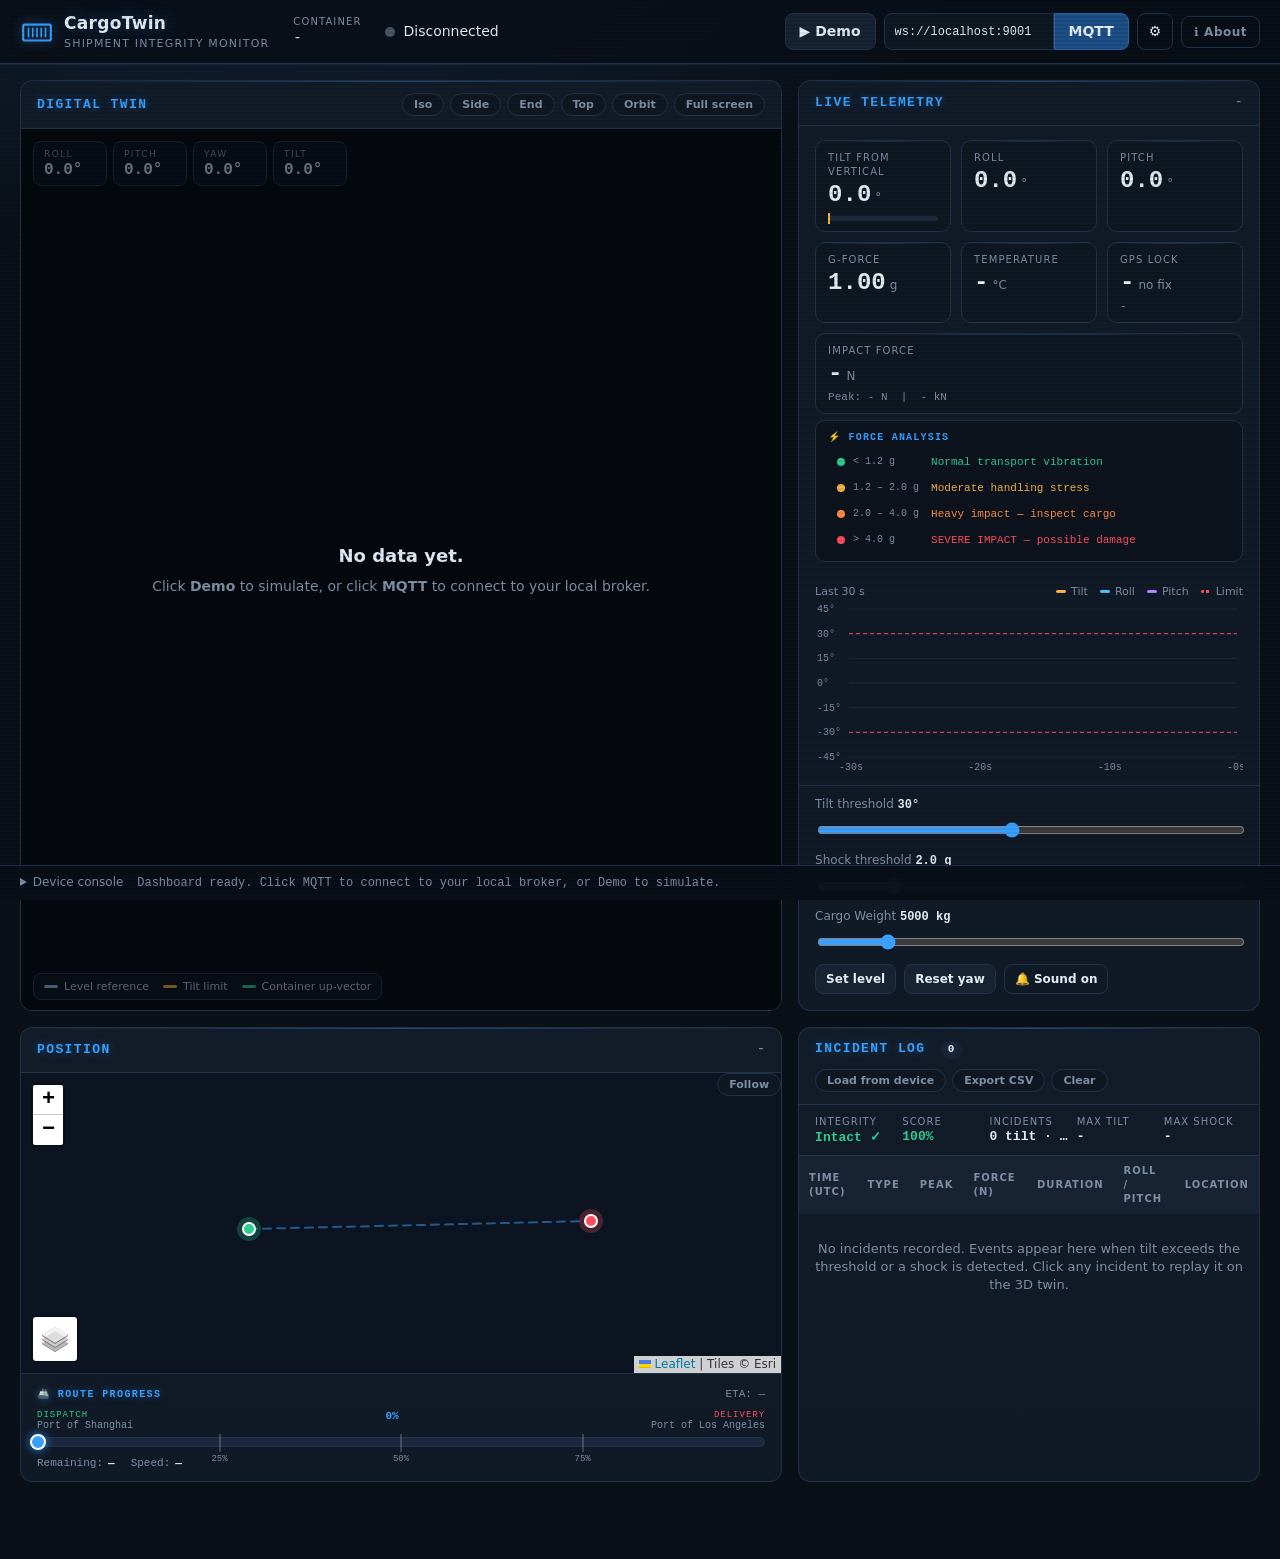
==== commit 3aa43148: "Update Demo" ====
--- a/client/index.html
+++ b/client/index.html
@@ -199,18 +199,18 @@
       <!-- Route Progress Bar -->
       <div class="route-progress">
         <div class="rp-header">
-          <div class="rp-title">🛣 Route Progress</div>
+          <div class="rp-title">🚢 Route Progress</div>
           <div class="rp-eta" id="rpEta">ETA: —</div>
         </div>
         <div class="rp-labels">
           <div class="rp-orig">
             <small>DISPATCH</small>
-            MS Palya
+            Port of Shanghai
           </div>
           <div style="font:600 11px var(--mono); color:var(--accent)" id="rpPct">0%</div>
           <div class="rp-dest">
             <small>DELIVERY</small>
-            Presidency Univ.
+            Port of Los Angeles
           </div>
         </div>
         <div class="rp-bar-wrap" id="rpBarWrap">
